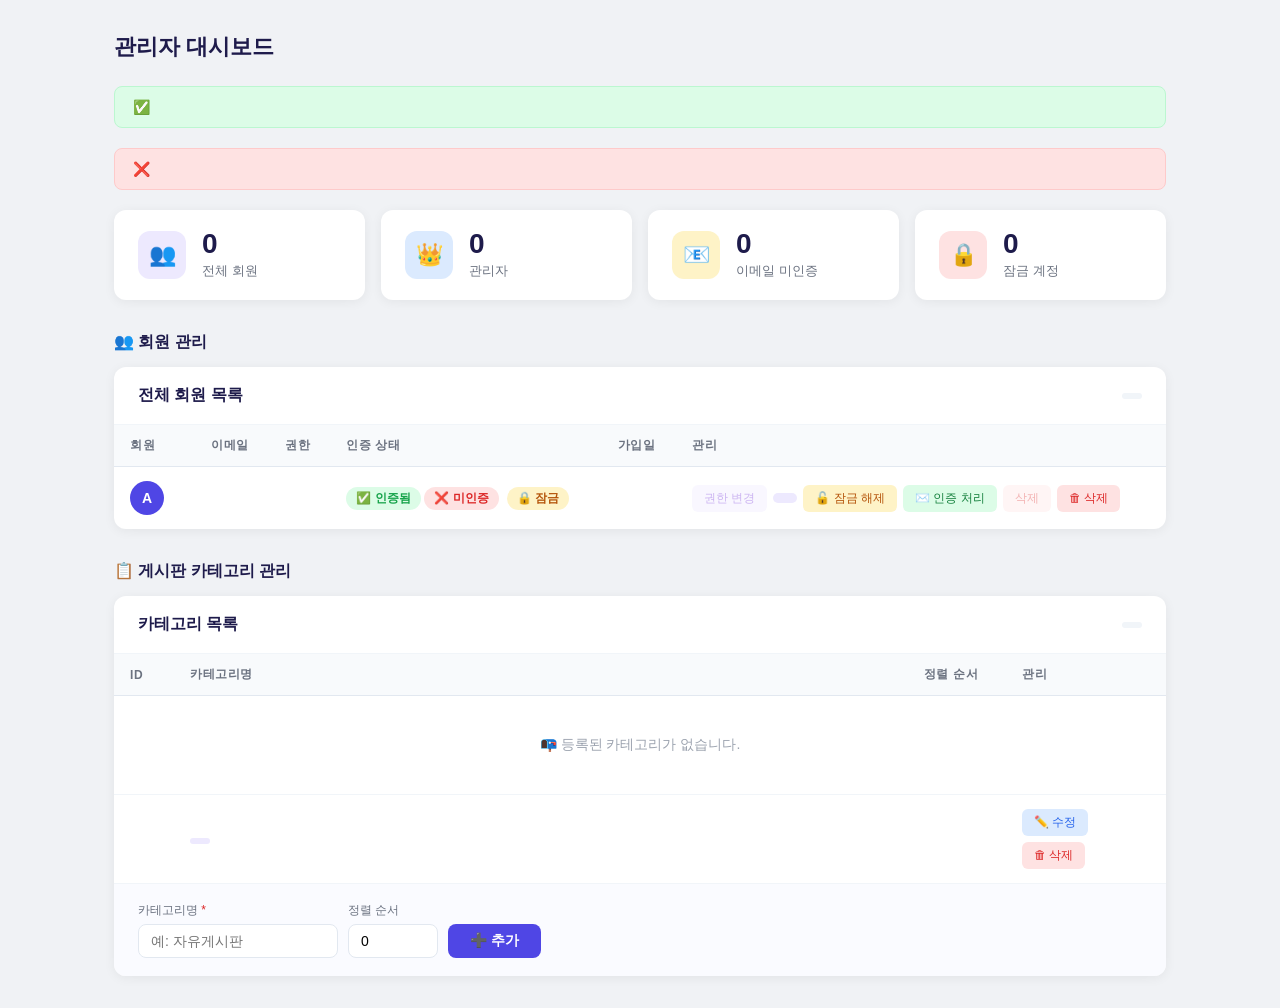
==== src/main/resources/templates/admin.html @ 569066b4 "주석 추가" ====
<!DOCTYPE html>
<html lang="ko" xmlns:th="http://www.thymeleaf.org">
<head>
    <link rel="icon" type="image/svg+xml" th:href="@{/favicon.svg}">
    <meta charset="UTF-8">
    <title>관리자 대시보드</title>
    <!--
        관리자 대시보드 페이지 (admin.html)
        - ROLE_ADMIN 권한이 있는 사용자만 접근 가능 (/admin/** hasRole ADMIN)
        - 통계 카드: 전체 회원/관리자/미인증/잠금 수 표시
        - 회원 테이블: 권한 변경, 계정 잠금 해제, 이메일 인증 강제 완료, 회원 삭제
        - 카테고리 관리: 추가/수정/삭제 (카테고리 삭제 시 게시글은 미분류 유지)
        - 자기 자신에 대한 권한 변경/삭제는 guardSelf() 에서 차단
        - Model 속성: users, totalUsers, adminCount, unverifiedCount, lockedCount, lockedIds, categories
    -->
    <th:block th:replace="~{fragments/header :: headerStyles}"></th:block>
    <style>
        *, *::before, *::after { box-sizing: border-box; margin: 0; padding: 0; }
        body { font-family: 'Segoe UI', sans-serif; background: #f0f2f5; min-height: 100vh; }

        /* ── 본문 래퍼 ── */
        .wrapper { max-width: 1100px; margin: 0 auto; padding: 32px 24px; }
        .page-title { font-size: 22px; font-weight: 700; color: #1e1b4b; margin-bottom: 24px; }

        /* ── 알림 메시지 ── */
        .alert { padding: 12px 18px; border-radius: 8px; margin-bottom: 20px;
            font-size: 14px; display: flex; align-items: center; gap: 8px; }
        .alert-success { background: #dcfce7; color: #15803d; border: 1px solid #bbf7d0; }
        .alert-error   { background: #fee2e2; color: #dc2626; border: 1px solid #fecaca; }

        /* ── 통계 카드 ── */
        .stat-grid {
            display: grid;
            grid-template-columns: repeat(4, 1fr);
            gap: 16px;
            margin-bottom: 28px;
        }
        .stat-card {
            background: white; border-radius: 12px;
            padding: 20px 24px;
            box-shadow: 0 2px 12px rgba(0,0,0,.06);
            display: flex; align-items: center; gap: 16px;
        }
        .stat-icon {
            width: 48px; height: 48px; border-radius: 12px;
            display: flex; align-items: center; justify-content: center;
            font-size: 22px; flex-shrink: 0;
        }
        .stat-icon.purple  { background: #ede9fe; }
        .stat-icon.blue    { background: #dbeafe; }
        .stat-icon.amber   { background: #fef3c7; }
        .stat-icon.red     { background: #fee2e2; }
        .stat-value { font-size: 28px; font-weight: 700; color: #1e1b4b; line-height: 1; }
        .stat-label { font-size: 13px; color: #6b7280; margin-top: 4px; }

        /* ── 섹션 타이틀 ── */
        .section-title {
            font-size: 16px; font-weight: 700; color: #1e1b4b;
            margin: 32px 0 14px;
            display: flex; align-items: center; gap: 8px;
        }

        /* ── 테이블 카드 ── */
        .table-card {
            background: white; border-radius: 12px;
            box-shadow: 0 2px 12px rgba(0,0,0,.06); overflow: hidden;
        }
        .table-header {
            padding: 18px 24px; border-bottom: 1px solid #f1f5f9;
            display: flex; justify-content: space-between; align-items: center;
        }
        .table-header h3 { font-size: 16px; font-weight: 600; color: #1e1b4b; }
        .count-badge {
            font-size: 13px; color: #6b7280;
            background: #f1f5f9; padding: 3px 10px;
            border-radius: 20px;
        }

        table { width: 100%; border-collapse: collapse; }
        thead th {
            background: #f8fafc; padding: 12px 16px;
            text-align: left; font-size: 12px;
            font-weight: 600; color: #6b7280;
            text-transform: uppercase; letter-spacing: .6px;
            border-bottom: 1px solid #e2e8f0;
        }
        tbody td {
            padding: 14px 16px;
            font-size: 14px; color: #374151;
            border-bottom: 1px solid #f1f5f9;
            vertical-align: middle;
        }
        tbody tr:last-child td { border-bottom: none; }
        tbody tr:hover { background: #fafbff; }

        /* ── 배지 ── */
        .badge {
            display: inline-flex; align-items: center; gap: 4px;
            padding: 3px 10px; border-radius: 20px;
            font-size: 12px; font-weight: 600; white-space: nowrap;
        }
        .badge-admin      { background: #fef3c7; color: #d97706; }
        .badge-user       { background: #dbeafe; color: #2563eb; }
        .badge-verified   { background: #dcfce7; color: #16a34a; }
        .badge-unverified { background: #fee2e2; color: #dc2626; }
        .badge-locked     { background: #fef3c7; color: #b45309; }
        .badge-category   { background: #ede9fe; color: #6d28d9; }

        /* ── 액션 버튼 ── */
        .action-group { display: flex; gap: 6px; flex-wrap: wrap; }
        .btn {
            padding: 5px 12px; border-radius: 6px; font-size: 12px;
            font-weight: 500; border: none; cursor: pointer;
            transition: opacity .15s; white-space: nowrap;
        }
        .btn:hover { opacity: .8; }
        .btn-role    { background: #ede9fe; color: #6d28d9; }
        .btn-unlock  { background: #fef3c7; color: #b45309; }
        .btn-verify  { background: #dcfce7; color: #15803d; }
        .btn-delete  { background: #fee2e2; color: #dc2626; }
        .btn-edit    { background: #dbeafe; color: #2563eb; }
        .btn-self    { opacity: .35; cursor: not-allowed; }

        /* ── 사용자 셀 ── */
        .user-cell { display: flex; align-items: center; gap: 10px; }
        .avatar {
            width: 34px; height: 34px; border-radius: 50%;
            background: #4f46e5; color: white;
            display: flex; align-items: center; justify-content: center;
            font-size: 14px; font-weight: 700; flex-shrink: 0;
        }
        .user-id { font-size: 11px; color: #9ca3af; }

        /* ── 카테고리 추가 폼 ── */
        .add-category-bar {
            padding: 18px 24px;
            border-top: 1px solid #f1f5f9;
            background: #fafbff;
            display: flex; align-items: flex-end; gap: 10px; flex-wrap: wrap;
        }
        .add-category-bar label {
            font-size: 12px; color: #6b7280;
            display: block; margin-bottom: 5px; font-weight: 500;
        }
        .add-category-bar input[type="text"],
        .add-category-bar input[type="number"] {
            padding: 8px 12px;
            border: 1px solid #e2e8f0; border-radius: 8px;
            font-size: 14px; font-family: inherit;
            transition: border .2s;
        }
        .add-category-bar input:focus {
            outline: none; border-color: #4f46e5;
            box-shadow: 0 0 0 3px rgba(79,70,229,.1);
        }
        .btn-add {
            padding: 8px 22px; background: #4f46e5; color: white;
            border: none; border-radius: 8px; font-size: 14px;
            font-weight: 600; cursor: pointer; transition: background .15s;
            white-space: nowrap;
        }
        .btn-add:hover { background: #4338ca; }

        /* ── 모달 ── */
        .modal-overlay {
            display: none; position: fixed; inset: 0;
            background: rgba(0,0,0,.45); z-index: 200;
            align-items: center; justify-content: center;
        }
        .modal-overlay.open { display: flex; }
        .modal-box {
            background: white; border-radius: 16px; padding: 32px;
            width: 380px; box-shadow: 0 8px 40px rgba(0,0,0,.18);
            animation: modalIn .18s ease;
        }
        @keyframes modalIn {
            from { opacity: 0; transform: scale(.95) translateY(-8px); }
            to   { opacity: 1; transform: scale(1) translateY(0); }
        }
        .modal-title { font-size: 16px; font-weight: 700; color: #1e1b4b; margin-bottom: 20px; }
        .modal-field { margin-bottom: 14px; }
        .modal-field label {
            font-size: 13px; color: #6b7280;
            display: block; margin-bottom: 6px; font-weight: 500;
        }
        .modal-field input {
            width: 100%; padding: 10px 14px;
            border: 1px solid #e2e8f0; border-radius: 8px;
            font-size: 14px; font-family: inherit;
            transition: border .2s;
        }
        .modal-field input:focus {
            outline: none; border-color: #4f46e5;
            box-shadow: 0 0 0 3px rgba(79,70,229,.1);
        }
        .modal-actions {
            display: flex; gap: 10px; justify-content: flex-end; margin-top: 22px;
        }
        .btn-modal-cancel {
            padding: 9px 20px; border: 1px solid #e2e8f0;
            border-radius: 8px; background: white; color: #374151;
            font-size: 14px; cursor: pointer; font-family: inherit;
        }
        .btn-modal-save {
            padding: 9px 22px; background: #4f46e5; color: white;
            border: none; border-radius: 8px; font-size: 14px;
            font-weight: 600; cursor: pointer; font-family: inherit;
        }
        .btn-modal-save:hover { background: #4338ca; }

        @media (max-width: 768px) {
            .stat-grid { grid-template-columns: repeat(2, 1fr); }
            .action-group { flex-direction: column; }
        }
    </style>
</head>
<body>

<div th:replace="~{fragments/header :: siteHeader('관리자 대시보드', 'admin')}"></div>

<div class="wrapper">
    <p class="page-title">관리자 대시보드</p>

    <!-- 알림 메시지 -->
    <div th:if="${successMsg}" class="alert alert-success">
        ✅ <span th:text="${successMsg}"></span>
    </div>
    <div th:if="${errorMsg}" class="alert alert-error">
        ❌ <span th:text="${errorMsg}"></span>
    </div>

    <!-- ── 통계 카드 ── -->
    <div class="stat-grid">
        <div class="stat-card">
            <div class="stat-icon purple">👥</div>
            <div>
                <div class="stat-value" th:text="${totalUsers}">0</div>
                <div class="stat-label">전체 회원</div>
            </div>
        </div>
        <div class="stat-card">
            <div class="stat-icon blue">👑</div>
            <div>
                <div class="stat-value" th:text="${adminCount}">0</div>
                <div class="stat-label">관리자</div>
            </div>
        </div>
        <div class="stat-card">
            <div class="stat-icon amber">📧</div>
            <div>
                <div class="stat-value" th:text="${unverifiedCount}">0</div>
                <div class="stat-label">이메일 미인증</div>
            </div>
        </div>
        <div class="stat-card">
            <div class="stat-icon red">🔒</div>
            <div>
                <div class="stat-value" th:text="${lockedCount}">0</div>
                <div class="stat-label">잠금 계정</div>
            </div>
        </div>
    </div>

    <!-- ════════════════════════════════════════
         회원 관리
    ════════════════════════════════════════ -->
    <div class="section-title">👥 회원 관리</div>
    <div class="table-card">
        <div class="table-header">
            <h3>전체 회원 목록</h3>
            <span class="count-badge" th:text="${totalUsers} + '명'"></span>
        </div>

        <table>
            <thead>
            <tr>
                <th>회원</th>
                <th>이메일</th>
                <th>권한</th>
                <th>인증 상태</th>
                <th>가입일</th>
                <th>관리</th>
            </tr>
            </thead>
            <tbody>
            <tr th:each="user : ${users}">

                <!-- 회원 정보 -->
                <td>
                    <div class="user-cell">
                        <div class="avatar"
                             th:text="${#strings.substring(user.username, 0, 1).toUpperCase()}">A</div>
                        <div>
                            <div th:text="${user.username}"></div>
                            <div class="user-id" th:text="'#' + ${user.id}"></div>
                        </div>
                    </div>
                </td>

                <!-- 이메일 -->
                <td th:text="${user.email}"></td>

                <!-- 권한 배지 -->
                <td>
                    <span th:class="${user.role.name() == 'ROLE_ADMIN'} ? 'badge badge-admin' : 'badge badge-user'"
                          th:text="${user.role.name() == 'ROLE_ADMIN'} ? '👑 관리자' : '👤 일반'"></span>
                </td>

                <!-- 인증 상태 -->
                <td>
                    <span th:if="${user.emailVerified}" class="badge badge-verified">✅ 인증됨</span>
                    <span th:unless="${user.emailVerified}" class="badge badge-unverified">❌ 미인증</span>
                    <span th:if="${lockedIds.contains(user.id)}"
                          class="badge badge-locked" style="margin-left:4px;">🔒 잠금</span>
                </td>

                <!-- 가입일 -->
                <td th:text="${#temporals.format(user.createdAt, 'yyyy-MM-dd HH:mm')}"></td>

                <!-- 액션 버튼 -->
                <td>
                    <div class="action-group">

                        <!-- 권한 변경 -->
                        <th:block th:if="${user.username == currentUsername}">
                            <button class="btn btn-role btn-self" disabled>권한 변경</button>
                        </th:block>
                        <th:block th:unless="${user.username == currentUsername}">
                            <form th:action="@{/admin/users/{id}/role(id=${user.id})}" method="post">
                                <input type="hidden" th:name="${_csrf.parameterName}" th:value="${_csrf.token}"/>
                                <button type="submit" class="btn btn-role"
                                        th:text="${user.role.name() == 'ROLE_ADMIN'} ? '→ 일반' : '→ 관리자'">
                                </button>
                            </form>
                        </th:block>

                        <!-- 잠금 해제 -->
                        <form th:if="${lockedIds.contains(user.id)}"
                              th:action="@{/admin/users/{id}/unlock(id=${user.id})}" method="post">
                            <input type="hidden" th:name="${_csrf.parameterName}" th:value="${_csrf.token}"/>
                            <button type="submit" class="btn btn-unlock">🔓 잠금 해제</button>
                        </form>

                        <!-- 인증 강제 -->
                        <form th:unless="${user.emailVerified}"
                              th:action="@{/admin/users/{id}/verify(id=${user.id})}" method="post">
                            <input type="hidden" th:name="${_csrf.parameterName}" th:value="${_csrf.token}"/>
                            <button type="submit" class="btn btn-verify">✉️ 인증 처리</button>
                        </form>

                        <!-- 삭제 -->
                        <th:block th:if="${user.username == currentUsername}">
                            <button class="btn btn-delete btn-self" disabled>삭제</button>
                        </th:block>
                        <th:block th:unless="${user.username == currentUsername}">
                            <form th:action="@{/admin/users/{id}/delete(id=${user.id})}" method="post"
                                  onsubmit="return confirm('정말 삭제하시겠습니까?');">
                                <input type="hidden" th:name="${_csrf.parameterName}" th:value="${_csrf.token}"/>
                                <button type="submit" class="btn btn-delete">🗑 삭제</button>
                            </form>
                        </th:block>

                    </div>
                </td>
            </tr>
            </tbody>
        </table>
    </div>

    <!-- ════════════════════════════════════════
         게시판 카테고리 관리
    ════════════════════════════════════════ -->
    <div class="section-title">📋 게시판 카테고리 관리</div>
    <div class="table-card">
        <div class="table-header">
            <h3>카테고리 목록</h3>
            <span class="count-badge" th:text="${#lists.size(categories)} + '개'"></span>
        </div>

        <table>
            <thead>
            <tr>
                <th style="width:60px;">ID</th>
                <th>카테고리명</th>
                <th style="width:110px; text-align:center;">정렬 순서</th>
                <th style="width:160px;">관리</th>
            </tr>
            </thead>
            <tbody>
            <tr th:if="${#lists.isEmpty(categories)}">
                <td colspan="4" style="text-align:center; padding:40px 0; color:#9ca3af; font-size:14px;">
                    📭 등록된 카테고리가 없습니다.
                </td>
            </tr>
            <tr th:each="cat : ${categories}">
                <td style="color:#9ca3af; font-size:13px;" th:text="${cat.id}"></td>
                <td>
                    <span class="badge badge-category" th:text="${cat.name}"></span>
                </td>
                <td style="text-align:center; color:#6b7280;" th:text="${cat.sortOrder}"></td>
                <td>
                    <div class="action-group">
                        <!-- 수정 버튼 → 모달 오픈 -->
                        <button class="btn btn-edit"
                                th:data-cat-id="${cat.id}"
                                th:data-cat-name="${cat.name}"
                                th:data-cat-sort="${cat.sortOrder}"
                                onclick="openEditModal(this)">
                            ✏️ 수정
                        </button>
                        <!-- 삭제 -->
                        <form th:action="@{/admin/categories/{id}/delete(id=${cat.id})}" method="post"
                              th:data-cat-name="${cat.name}"
                              onsubmit="return confirmDelete(this)">
                            <input type="hidden" th:name="${_csrf.parameterName}" th:value="${_csrf.token}"/>
                            <button type="submit" class="btn btn-delete">🗑 삭제</button>
                        </form>
                    </div>
                </td>
            </tr>
            </tbody>
        </table>

        <!-- 카테고리 추가 폼 -->
        <div class="add-category-bar">
            <form th:action="@{/admin/categories/add}" method="post"
                  style="display:flex; align-items:flex-end; gap:10px; flex-wrap:wrap; width:100%;">
                <input type="hidden" th:name="${_csrf.parameterName}" th:value="${_csrf.token}"/>
                <div>
                    <label>카테고리명 <span style="color:#dc2626;">*</span></label>
                    <input type="text" name="name" placeholder="예: 자유게시판"
                           required maxlength="50" style="width:200px;">
                </div>
                <div>
                    <label>정렬 순서</label>
                    <input type="number" name="sortOrder" value="0" min="0" style="width:90px;">
                </div>
                <button type="submit" class="btn-add">➕ 추가</button>
            </form>
        </div>
    </div>

</div>

<!-- ── 카테고리 수정 모달 ── -->
<div id="edit-modal" class="modal-overlay" onclick="handleModalOverlayClick(event)">
    <div class="modal-box">
        <p class="modal-title">✏️ 카테고리 수정</p>
        <form id="edit-form" method="post">
            <input type="hidden" th:name="${_csrf.parameterName}" th:value="${_csrf.token}"/>
            <div class="modal-field">
                <label>카테고리명 <span style="color:#dc2626;">*</span></label>
                <input type="text" id="edit-name" name="name" required maxlength="50">
            </div>
            <div class="modal-field">
                <label>정렬 순서</label>
                <input type="number" id="edit-sort" name="sortOrder" min="0">
            </div>
            <div class="modal-actions">
                <button type="button" class="btn-modal-cancel" onclick="closeEditModal()">취소</button>
                <button type="submit" class="btn-modal-save">저장</button>
            </div>
        </form>
    </div>
</div>

<script>
    function openEditModal(btn) {
        const id       = btn.dataset.catId;
        const name     = btn.dataset.catName;
        const sortOrder = btn.dataset.catSort;
        document.getElementById('edit-name').value  = name;
        document.getElementById('edit-sort').value  = sortOrder;
        document.getElementById('edit-form').action = '/admin/categories/' + id + '/update';
        document.getElementById('edit-modal').classList.add('open');
        document.getElementById('edit-name').focus();
    }


    function closeEditModal() {
        document.getElementById('edit-modal').classList.remove('open');
    }

    // 모달 바깥(오버레이) 클릭 시 닫기
    function handleModalOverlayClick(e) {
        if (e.target === document.getElementById('edit-modal')) {
            closeEditModal();
        }
    }

    // ESC 키로 모달 닫기
    document.addEventListener('keydown', function(e) {
        if (e.key === 'Escape') closeEditModal();
    });

    function confirmDelete(form) {
        const name = form.dataset.catName;
        return confirm('[' + name + '] 카테고리를 삭제하시겠습니까?\n해당 게시글은 미분류로 유지됩니다.');
    }
</script>

</body>
</html>
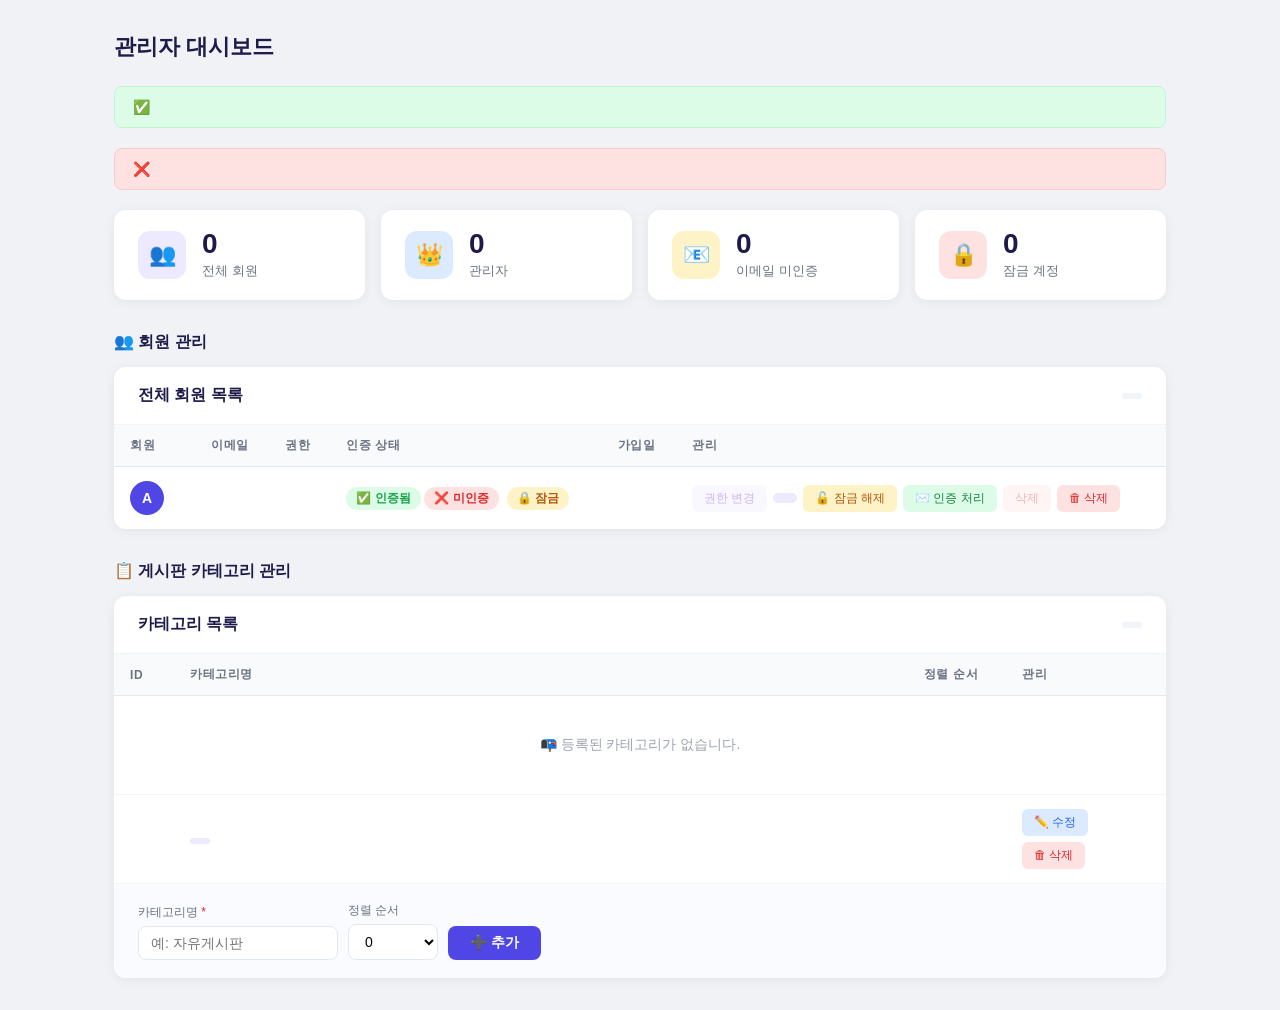
==== commit a81ed15e: "게시판 리스트 화면 썸네일 기능 추가 관리자 화면 게시판 대시보드 정렬순서 수정 헤더 버튼 순서, visible 수정" ====
--- a/src/main/resources/templates/admin.html
+++ b/src/main/resources/templates/admin.html
@@ -143,13 +143,15 @@
             display: block; margin-bottom: 5px; font-weight: 500;
         }
         .add-category-bar input[type="text"],
-        .add-category-bar input[type="number"] {
+        .add-category-bar input[type="number"],
+        .add-category-bar select {
             padding: 8px 12px;
             border: 1px solid #e2e8f0; border-radius: 8px;
             font-size: 14px; font-family: inherit;
-            transition: border .2s;
-        }
-        .add-category-bar input:focus {
+            transition: border .2s; background: white;
+        }
+        .add-category-bar input:focus,
+        .add-category-bar select:focus {
             outline: none; border-color: #4f46e5;
             box-shadow: 0 0 0 3px rgba(79,70,229,.1);
         }
@@ -433,7 +435,8 @@
                 </div>
                 <div>
                     <label>정렬 순서</label>
-                    <input type="number" name="sortOrder" value="0" min="0" style="width:90px;">
+                    <!-- 사용 중인 번호는 JS에서 제외하여 옵션 생성 -->
+                    <select id="add-sort-select" name="sortOrder" style="width:90px;"></select>
                 </div>
                 <button type="submit" class="btn-add">➕ 추가</button>
             </form>
@@ -454,7 +457,8 @@
             </div>
             <div class="modal-field">
                 <label>정렬 순서</label>
-                <input type="number" id="edit-sort" name="sortOrder" min="0">
+                <!-- 수정 모달: 자신의 현재 번호는 허용, 타 카테고리 번호는 제외 -->
+                <select id="edit-sort" name="sortOrder" style="width:100%; padding:10px 14px; border:1px solid #e2e8f0; border-radius:8px; font-size:14px; font-family:inherit;"></select>
             </div>
             <div class="modal-actions">
                 <button type="button" class="btn-modal-cancel" onclick="closeEditModal()">취소</button>
@@ -464,31 +468,83 @@
     </div>
 </div>
 
-<script>
+<script th:inline="javascript">
+    /* 현재 사용 중인 정렬 순서 목록 (Thymeleaf에서 주입) */
+    const usedSortOrders = /*[[${categories.![sortOrder]}]]*/ [];
+
+    /**
+     * 선택 가능한 정렬 순서 목록 반환
+     * @param {number|null} excludeOwn - 수정 시 자신의 현재 값은 사용 가능으로 허용 (추가 시 null)
+     * @returns {number[]} 사용 가능한 정렬 순서 배열
+     */
+    function getAvailableSortOrders(excludeOwn) {
+        // 후보 범위: 항상 미사용 번호가 5개 이상 나오도록 상한 계산
+        const maxUsed = usedSortOrders.length > 0 ? Math.max(...usedSortOrders) : 0;
+        const maxCandidate = Math.max(maxUsed + 1, usedSortOrders.length + 4);
+        const available = [];
+        for (let i = 0; i <= maxCandidate; i++) {
+            // 자신의 현재 값이면 허용, 타 카테고리가 이미 사용 중이면 제외
+            if (i === excludeOwn || !usedSortOrders.includes(i)) {
+                available.push(i);
+            }
+        }
+        return available;
+    }
+
+    /**
+     * <select> 요소에 옵션 목록을 채우고 지정 값 선택
+     * @param {HTMLSelectElement} selectEl
+     * @param {number[]} options - 표시할 값 배열
+     * @param {number} selectedVal - 선택 상태로 표시할 값
+     */
+    function fillSelect(selectEl, options, selectedVal) {
+        selectEl.innerHTML = '';
+        options.forEach(val => {
+            const opt = document.createElement('option');
+            opt.value = val;
+            opt.textContent = val;
+            if (val === selectedVal) opt.selected = true;
+            selectEl.appendChild(opt);
+        });
+    }
+
+    /* 페이지 로드 시 추가 폼의 정렬 순서 select 초기화 */
+    document.addEventListener('DOMContentLoaded', function () {
+        const addSelect = document.getElementById('add-sort-select');
+        const available = getAvailableSortOrders(null);
+        // 기본 선택: 사용 가능한 값 중 가장 작은 값
+        fillSelect(addSelect, available, available[0]);
+    });
+
     function openEditModal(btn) {
-        const id       = btn.dataset.catId;
-        const name     = btn.dataset.catName;
-        const sortOrder = btn.dataset.catSort;
+        const id        = btn.dataset.catId;
+        const name      = btn.dataset.catName;
+        const sortOrder = parseInt(btn.dataset.catSort, 10);
+
         document.getElementById('edit-name').value  = name;
-        document.getElementById('edit-sort').value  = sortOrder;
         document.getElementById('edit-form').action = '/admin/categories/' + id + '/update';
+
+        /* 수정 모달의 정렬 순서: 자신의 현재 값은 선택 가능하도록 포함 */
+        const editSelect  = document.getElementById('edit-sort');
+        const available   = getAvailableSortOrders(sortOrder);
+        fillSelect(editSelect, available, sortOrder);
+
         document.getElementById('edit-modal').classList.add('open');
         document.getElementById('edit-name').focus();
     }
 
-
     function closeEditModal() {
         document.getElementById('edit-modal').classList.remove('open');
     }
 
-    // 모달 바깥(오버레이) 클릭 시 닫기
+    /* 모달 바깥(오버레이) 클릭 시 닫기 */
     function handleModalOverlayClick(e) {
         if (e.target === document.getElementById('edit-modal')) {
             closeEditModal();
         }
     }
 
-    // ESC 키로 모달 닫기
+    /* ESC 키로 모달 닫기 */
     document.addEventListener('keydown', function(e) {
         if (e.key === 'Escape') closeEditModal();
     });
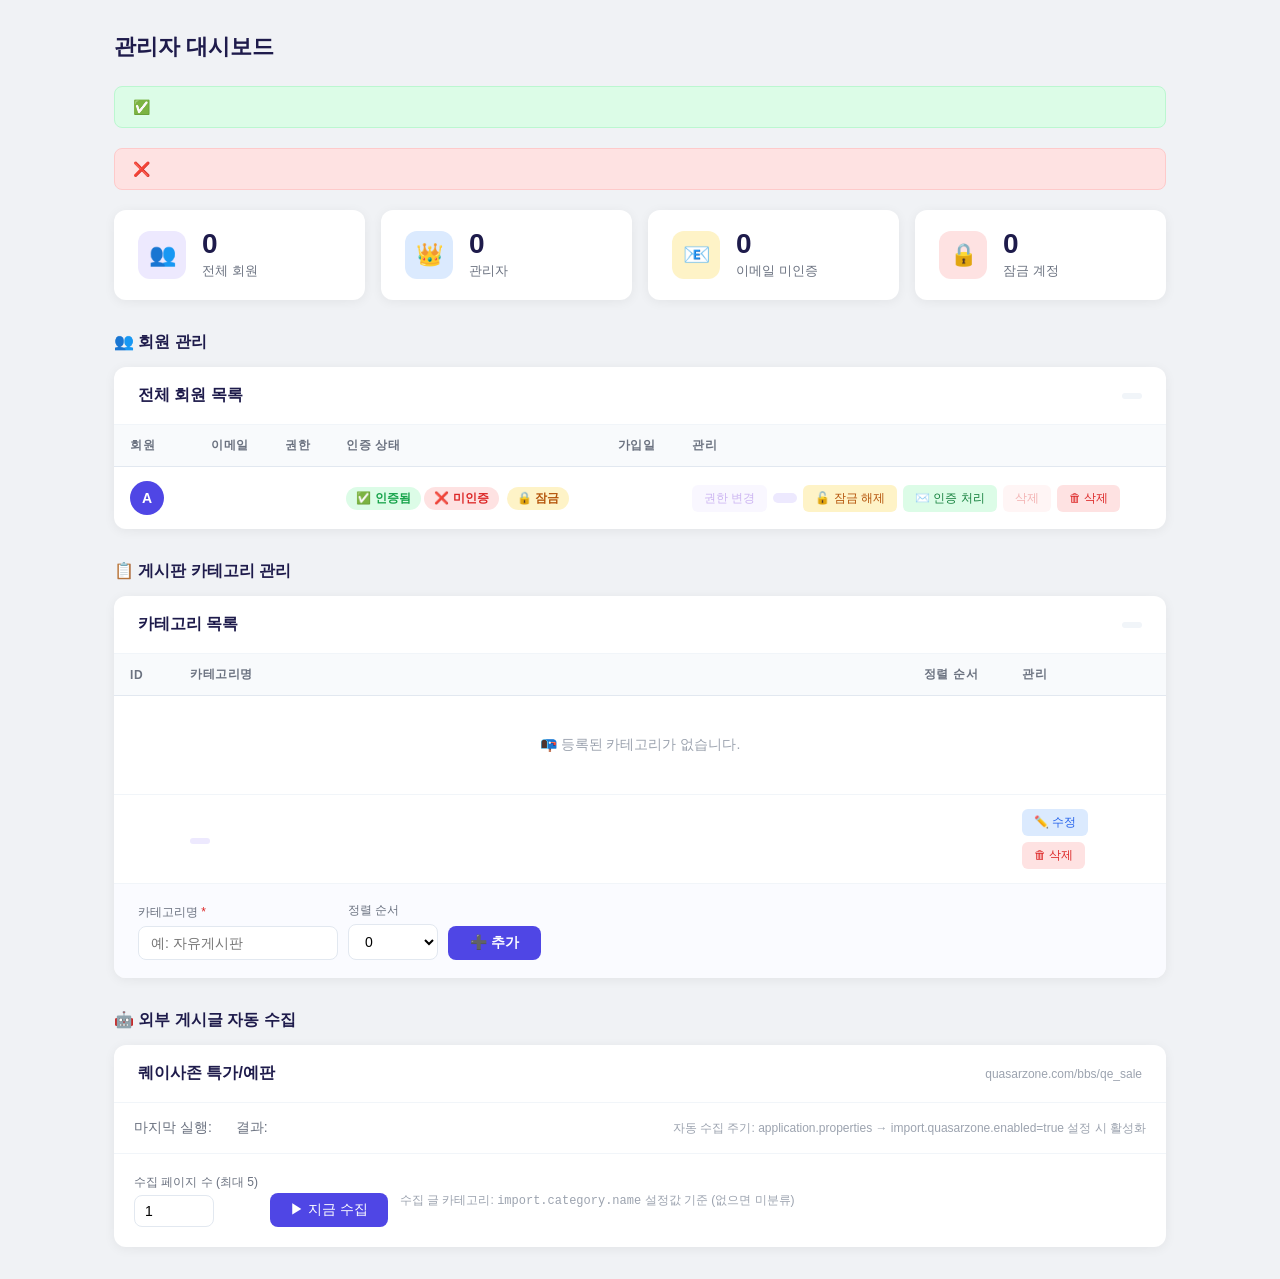
==== commit b7da1cc9: "퀘이사존 특가/예판 게시물 1시간 마다 가져오기" ====
--- a/src/main/resources/templates/admin.html
+++ b/src/main/resources/templates/admin.html
@@ -443,6 +443,58 @@
         </div>
     </div>
 
+    <!-- ════════════════════════════════════════
+         외부 게시글 자동 수집
+    ════════════════════════════════════════ -->
+    <div class="section-title">🤖 외부 게시글 자동 수집</div>
+    <div class="table-card">
+        <div class="table-header">
+            <h3>퀘이사존 특가/예판</h3>
+            <span style="font-size:12px; color:#9ca3af;">quasarzone.com/bbs/qe_sale</span>
+        </div>
+
+        <!-- 마지막 수집 상태 -->
+        <div style="padding: 16px 20px; border-bottom: 1px solid #f1f5f9;
+                    display:flex; gap:24px; flex-wrap:wrap; font-size:14px;">
+            <div>
+                <span style="color:#6b7280;">마지막 실행:</span>
+                <strong th:text="${importLastRunAt}"></strong>
+            </div>
+            <div>
+                <span style="color:#6b7280;">결과:</span>
+                <strong th:text="${importLastResult}"></strong>
+            </div>
+            <div style="margin-left:auto; font-size:12px; color:#9ca3af; align-self:center;">
+                자동 수집 주기: application.properties → import.quasarzone.enabled=true 설정 시 활성화
+            </div>
+        </div>
+
+        <!-- 수동 수집 트리거 폼 -->
+        <div style="padding: 20px;">
+            <form th:action="@{/admin/import/quasarzone}" method="post"
+                  style="display:flex; align-items:flex-end; gap:12px; flex-wrap:wrap;"
+                  onsubmit="return confirm('퀘이사존 수집을 시작합니다. 페이지당 약 수 초~수십 초 소요됩니다.')">
+                <input type="hidden" th:name="${_csrf.parameterName}" th:value="${_csrf.token}"/>
+                <div>
+                    <label style="display:block; font-size:12px; color:#6b7280; margin-bottom:4px;">
+                        수집 페이지 수 (최대 5)
+                    </label>
+                    <input type="number" name="pages" value="1" min="1" max="5"
+                           style="width:80px; padding:7px 10px; border:1px solid #e2e8f0;
+                                  border-radius:8px; font-size:14px;">
+                </div>
+                <button type="submit"
+                        style="padding:8px 20px; background:#4f46e5; color:white;
+                               border:none; border-radius:8px; font-size:14px; cursor:pointer;">
+                    ▶ 지금 수집
+                </button>
+                <p style="font-size:12px; color:#9ca3af; align-self:center; margin:0;">
+                    수집 글 카테고리: <code>import.category.name</code> 설정값 기준 (없으면 미분류)
+                </p>
+            </form>
+        </div>
+    </div>
+
 </div>
 
 <!-- ── 카테고리 수정 모달 ── -->
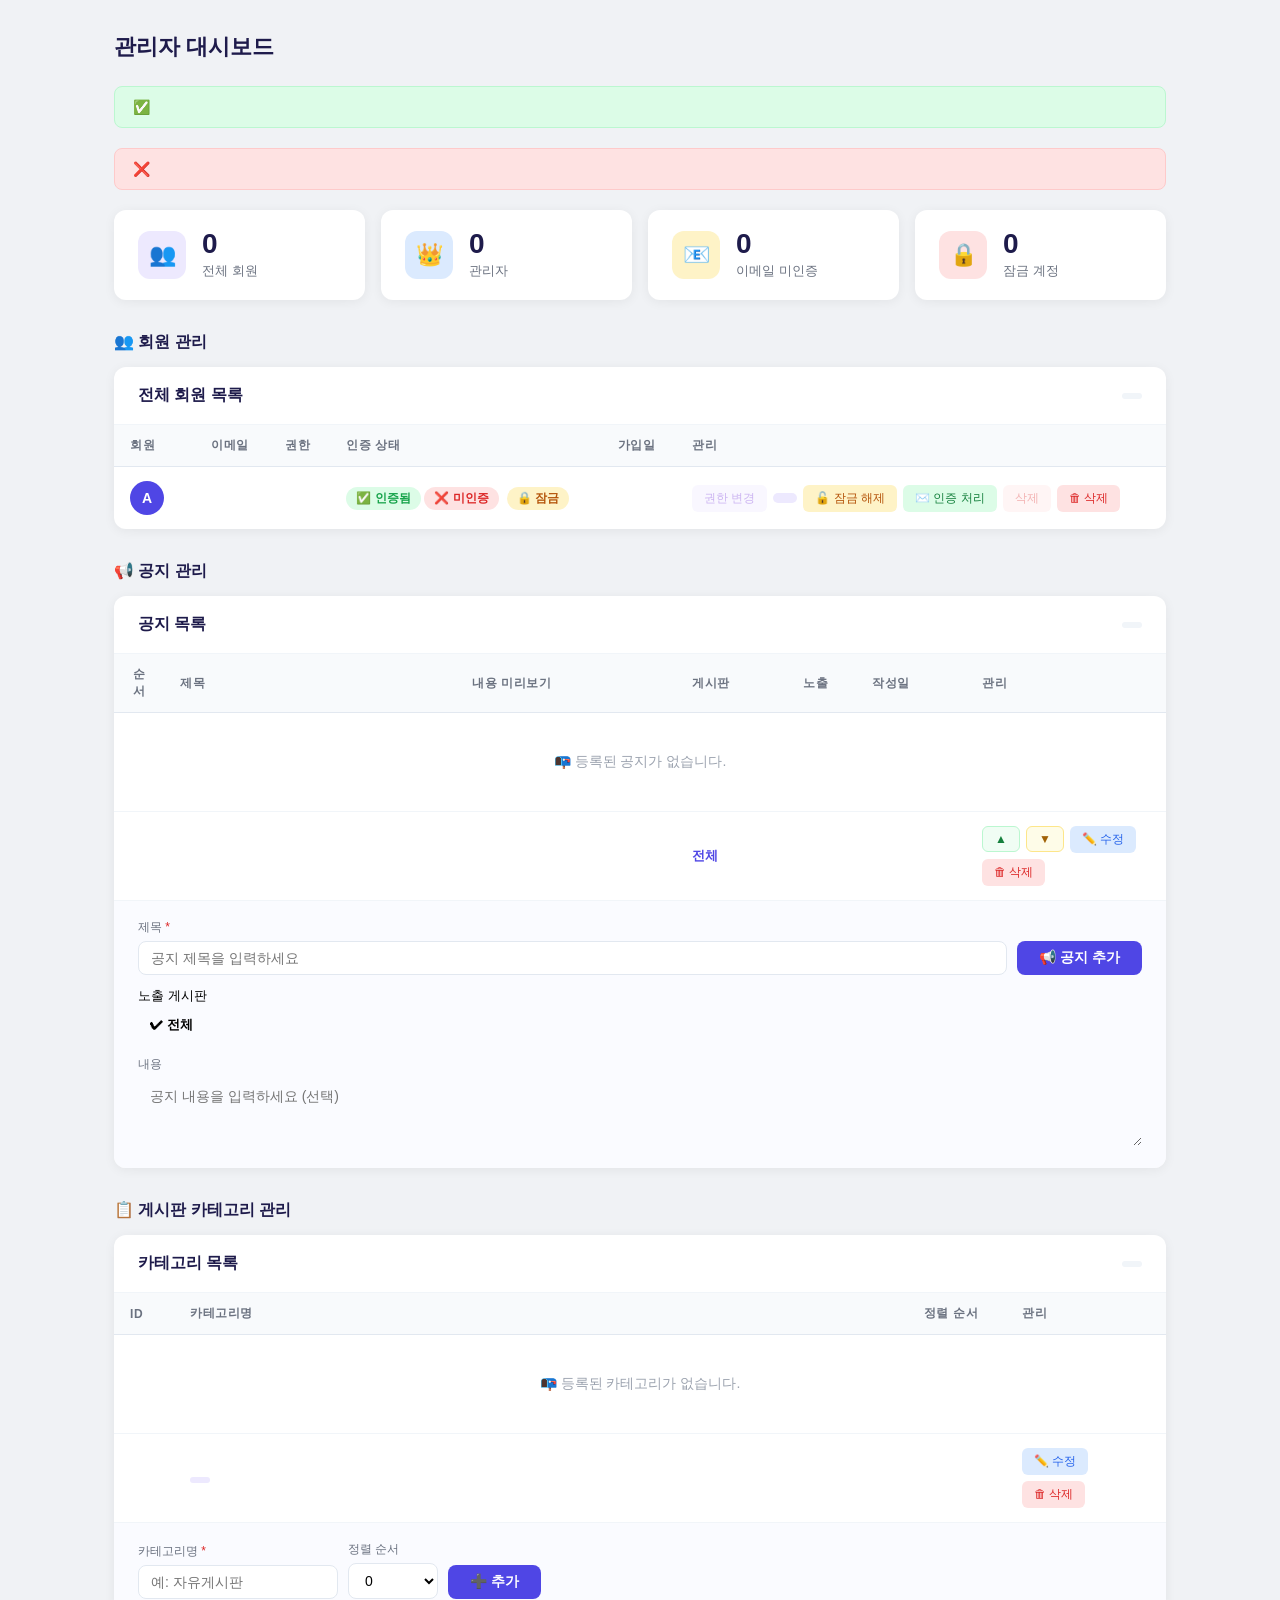
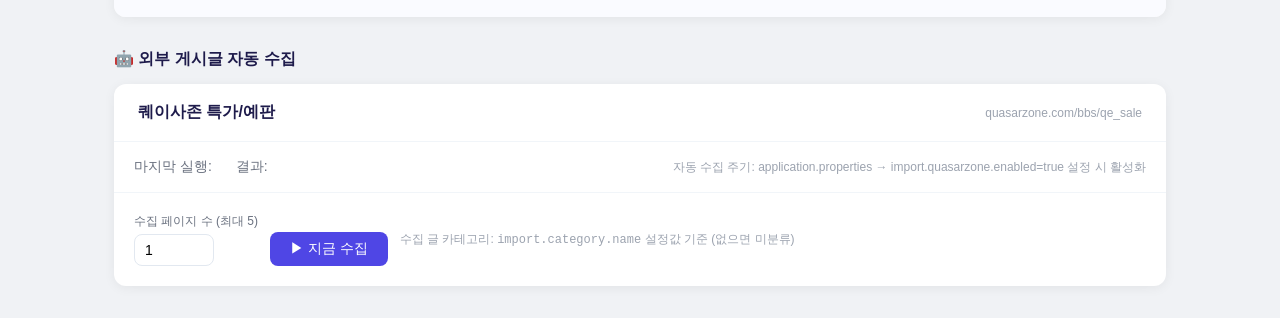
==== commit b828f60c: "공지 기능 추가" ====
--- a/src/main/resources/templates/admin.html
+++ b/src/main/resources/templates/admin.html
@@ -163,6 +163,19 @@
         }
         .btn-add:hover { background: #4338ca; }
 
+        /* ── 공지 관련 ── */
+        .notice-active   { background: #dcfce7; color: #15803d; }
+        .notice-inactive { background: #f1f5f9; color: #6b7280; }
+        .btn-up   { background: #f0fdf4; color: #15803d; border: 1px solid #bbf7d0; }
+        .btn-down { background: #fefce8; color: #a16207; border: 1px solid #fde68a; }
+        .btn-up:hover   { background: #dcfce7; }
+        .btn-down:hover { background: #fef9c3; }
+        .notice-content-preview {
+            max-width: 300px; overflow: hidden;
+            text-overflow: ellipsis; white-space: nowrap;
+            color: #6b7280; font-size: 12px;
+        }
+
         /* ── 모달 ── */
         .modal-overlay {
             display: none; position: fixed; inset: 0;
@@ -171,7 +184,7 @@
         }
         .modal-overlay.open { display: flex; }
         .modal-box {
-            background: white; border-radius: 16px; padding: 32px;
+            background: var(--surface); border-radius: 16px; padding: 32px;
             width: 380px; box-shadow: 0 8px 40px rgba(0,0,0,.18);
             animation: modalIn .18s ease;
         }
@@ -179,36 +192,90 @@
             from { opacity: 0; transform: scale(.95) translateY(-8px); }
             to   { opacity: 1; transform: scale(1) translateY(0); }
         }
-        .modal-title { font-size: 16px; font-weight: 700; color: #1e1b4b; margin-bottom: 20px; }
+        .modal-title { font-size: 16px; font-weight: 700; color: var(--text); margin-bottom: 20px; }
         .modal-field { margin-bottom: 14px; }
         .modal-field label {
-            font-size: 13px; color: #6b7280;
+            font-size: 13px; color: var(--text-label);
             display: block; margin-bottom: 6px; font-weight: 500;
         }
         .modal-field input {
             width: 100%; padding: 10px 14px;
-            border: 1px solid #e2e8f0; border-radius: 8px;
+            border: 1px solid var(--border); border-radius: 8px;
             font-size: 14px; font-family: inherit;
+            background: var(--input-bg); color: var(--text-body);
             transition: border .2s;
         }
         .modal-field input:focus {
-            outline: none; border-color: #4f46e5;
+            outline: none; border-color: var(--accent);
             box-shadow: 0 0 0 3px rgba(79,70,229,.1);
+        }
+        /* 체크박스는 modal-field input 기본 스타일 무효화 */
+        .modal-field input[type="checkbox"] {
+            width: auto; padding: 0; border: none;
+            border-radius: 0; box-shadow: none; background: transparent;
+        }
+        .modal-field textarea {
+            background: var(--input-bg); color: var(--text-body);
+            border-color: var(--border);
         }
         .modal-actions {
             display: flex; gap: 10px; justify-content: flex-end; margin-top: 22px;
         }
         .btn-modal-cancel {
-            padding: 9px 20px; border: 1px solid #e2e8f0;
-            border-radius: 8px; background: white; color: #374151;
+            padding: 9px 20px; border: 1px solid var(--border);
+            border-radius: 8px; background: var(--surface); color: var(--text-body);
             font-size: 14px; cursor: pointer; font-family: inherit;
         }
         .btn-modal-save {
-            padding: 9px 22px; background: #4f46e5; color: white;
+            padding: 9px 22px; background: var(--accent); color: white;
             border: none; border-radius: 8px; font-size: 14px;
             font-weight: 600; cursor: pointer; font-family: inherit;
         }
-        .btn-modal-save:hover { background: #4338ca; }
+        .btn-modal-save:hover { background: var(--accent-hover); }
+
+        /* ── 공지 게시판 태그 선택 영역 ── */
+        .notice-cat-wrap {
+            display: flex; flex-direction: column; gap: 6px;
+        }
+        .notice-cat-wrap > span {
+            font-size: 13px; color: var(--text-label); font-weight: 500;
+        }
+        .notice-cat-tags {
+            display: flex; flex-wrap: wrap; gap: 6px;
+        }
+        /* 실제 체크박스는 숨기고 label을 태그처럼 표시 */
+        .notice-cat-tags input[type="checkbox"] {
+            display: none;
+        }
+        .notice-cat-tags .cat-tag {
+            display: inline-flex; align-items: center; gap: 4px;
+            padding: 5px 12px; border-radius: 20px; font-size: 13px;
+            cursor: pointer; user-select: none; font-weight: 500;
+            border: 1.5px solid var(--border);
+            background: var(--surface-2); color: var(--text-body);
+            transition: background .15s, color .15s, border-color .15s;
+            white-space: nowrap;
+        }
+        .notice-cat-tags .cat-tag:hover {
+            border-color: var(--accent); color: var(--accent);
+        }
+        /* 체크 상태 → 태그 활성 스타일 */
+        .notice-cat-tags input[type="checkbox"]:checked + .cat-tag {
+            background: var(--accent); color: #fff;
+            border-color: var(--accent);
+        }
+        /* ALL 태그 전용 */
+        .notice-cat-tags .cat-tag-all {
+            font-weight: 700;
+        }
+        .notice-cat-tags input[type="checkbox"]:checked + .cat-tag-all {
+            background: var(--accent); color: #fff; border-color: var(--accent);
+        }
+        /* 수정 모달 내 체크박스 기본 스타일 초기화 (modal-field input 충돌 방지) */
+        .notice-cat-tags input[type="checkbox"] {
+            width: 0; height: 0; padding: 0; margin: 0;
+            border: none; border-radius: 0; box-shadow: none; background: transparent;
+        }
 
         @media (max-width: 768px) {
             .stat-grid { grid-template-columns: repeat(2, 1fr); }
@@ -367,6 +434,136 @@
             </tr>
             </tbody>
         </table>
+    </div>
+
+    <!-- ════════════════════════════════════════
+         공지 관리
+    ════════════════════════════════════════ -->
+    <div class="section-title" id="notices">📢 공지 관리</div>
+    <div class="table-card">
+        <div class="table-header">
+            <h3>공지 목록</h3>
+            <span class="count-badge" th:text="${#lists.size(notices)} + '개'"></span>
+        </div>
+
+        <table>
+            <thead>
+            <tr>
+                <th style="width:50px; text-align:center;">순서</th>
+                <th>제목</th>
+                <th style="width:220px;">내용 미리보기</th>
+                <th style="width:100px;">게시판</th>
+                <th style="width:80px; text-align:center;">노출</th>
+                <th style="width:110px;">작성일</th>
+                <th style="width:200px;">관리</th>
+            </tr>
+            </thead>
+            <tbody>
+            <tr th:if="${#lists.isEmpty(notices)}">
+                <td colspan="7" style="text-align:center; padding:40px 0; color:#9ca3af; font-size:14px;">
+                    📭 등록된 공지가 없습니다.
+                </td>
+            </tr>
+            <tr th:each="notice : ${notices}">
+                <!-- 순서 -->
+                <td style="text-align:center; color:#9ca3af; font-size:13px;" th:text="${notice.sortOrder}"></td>
+                <!-- 제목 -->
+                <td style="font-weight:600;" th:text="${notice.title}"></td>
+                <!-- 내용 미리보기 -->
+                <td>
+                    <div class="notice-content-preview"
+                         th:text="${notice.content != null ? notice.content : '(내용 없음)'}"></div>
+                </td>
+                <!-- 게시판(카테고리) -->
+                <td style="font-size:13px; color:#6b7280;">
+                    <span th:if="${#sets.isEmpty(notice.categories)}" style="color:#4f46e5; font-weight:600;">전체</span>
+                    <span th:each="cat,iter : ${notice.categories}"
+                          th:text="${cat.name + (!iter.last ? ', ' : '')}"></span>
+                </td>
+                <!-- 노출 여부 -->
+                <td style="text-align:center;">
+                    <span th:class="${notice.active} ? 'badge notice-active' : 'badge notice-inactive'"
+                          th:text="${notice.active} ? '노출' : '숨김'"></span>
+                </td>
+                <!-- 작성일 -->
+                <td style="font-size:13px;" th:text="${#temporals.format(notice.createdAt, 'yyyy-MM-dd')}"></td>
+                <!-- 관리 버튼 -->
+                <td>
+                    <div class="action-group">
+                        <!-- 위로 -->
+                        <form th:action="@{/admin/notices/{id}/move-up(id=${notice.id})}" method="post">
+                            <input type="hidden" th:name="${_csrf.parameterName}" th:value="${_csrf.token}"/>
+                            <button type="submit" class="btn btn-up" title="위로">▲</button>
+                        </form>
+                        <!-- 아래로 -->
+                        <form th:action="@{/admin/notices/{id}/move-down(id=${notice.id})}" method="post">
+                            <input type="hidden" th:name="${_csrf.parameterName}" th:value="${_csrf.token}"/>
+                            <button type="submit" class="btn btn-down" title="아래로">▼</button>
+                        </form>
+                        <!-- 수정 -->
+                        <button class="btn btn-edit"
+                                th:data-notice-id="${notice.id}"
+                                th:data-notice-title="${notice.title}"
+                                th:data-notice-content="${notice.content}"
+                                th:data-notice-active="${notice.active}"
+                                th:data-notice-category-ids="${notice.categories.![id].toString()}"
+                                onclick="openNoticeEditModal(this)">✏️ 수정</button>
+                        <!-- 삭제 -->
+                        <form th:action="@{/admin/notices/{id}/delete(id=${notice.id})}" method="post"
+                              onsubmit="return confirm('공지를 삭제하시겠습니까?')">
+                            <input type="hidden" th:name="${_csrf.parameterName}" th:value="${_csrf.token}"/>
+                            <button type="submit" class="btn btn-delete">🗑 삭제</button>
+                        </form>
+                    </div>
+                </td>
+            </tr>
+            </tbody>
+        </table>
+
+        <!-- 공지 추가 폼 -->
+        <div class="add-category-bar" style="flex-direction:column; align-items:stretch; gap:10px;">
+            <form th:action="@{/admin/notices/add}" method="post"
+                  style="display:flex; flex-direction:column; gap:12px; width:100%;"
+                  onsubmit="clearChecksIfAll('add-all-check', 'add-cat-')">
+                <input type="hidden" th:name="${_csrf.parameterName}" th:value="${_csrf.token}"/>
+                <!-- 제목 + 추가 버튼 -->
+                <div style="display:flex; gap:10px; align-items:flex-end; flex-wrap:wrap;">
+                    <div style="flex:1; min-width:200px;">
+                        <label>제목 <span style="color:#dc2626;">*</span></label>
+                        <input type="text" name="title" placeholder="공지 제목을 입력하세요"
+                               required maxlength="200" style="width:100%;">
+                    </div>
+                    <button type="submit" class="btn-add" style="align-self:flex-end;">📢 공지 추가</button>
+                </div>
+                <!-- 노출 게시판 태그 선택 -->
+                <div class="notice-cat-wrap">
+                    <span>노출 게시판</span>
+                    <div class="notice-cat-tags">
+                        <!-- ALL 태그 -->
+                        <input type="checkbox" id="add-all-check"
+                               onchange="toggleAllCategoryChecks('add-cat-', this)">
+                        <label for="add-all-check" class="cat-tag cat-tag-all">✔ 전체</label>
+                        <!-- 카테고리별 태그 -->
+                        <th:block th:each="cat : ${categories}">
+                            <input type="checkbox" name="categoryIds" th:value="${cat.id}"
+                                   th:id="'add-cat-' + ${cat.id}"
+                                   onchange="syncAllCheck('add-cat-', 'add-all-check', /*[[${#lists.size(categories)}]]*/ 0)">
+                            <label th:for="'add-cat-' + ${cat.id}" class="cat-tag"
+                                   th:text="${cat.name}"></label>
+                        </th:block>
+                    </div>
+                </div>
+                <!-- 내용 -->
+                <div>
+                    <label>내용</label>
+                    <textarea name="content" rows="3" placeholder="공지 내용을 입력하세요 (선택)"
+                              style="width:100%; padding:10px 12px; border:1px solid var(--border);
+                                     border-radius:8px; font-size:14px; font-family:inherit;
+                                     background:var(--input-bg); color:var(--text-body);
+                                     resize:vertical;"></textarea>
+                </div>
+            </form>
+        </div>
     </div>
 
     <!-- ════════════════════════════════════════
@@ -497,6 +694,54 @@
 
 </div>
 
+<!-- ── 공지 수정 모달 ── -->
+<div id="notice-edit-modal" class="modal-overlay" onclick="handleNoticeModalOverlayClick(event)">
+    <div class="modal-box" style="width:480px;">
+        <p class="modal-title">📢 공지 수정</p>
+        <form id="notice-edit-form" method="post"
+              onsubmit="clearChecksIfAll('edit-all-check', 'edit-cat-')">
+            <input type="hidden" th:name="${_csrf.parameterName}" th:value="${_csrf.token}"/>
+            <div class="modal-field">
+                <label>제목 <span style="color:#dc2626;">*</span></label>
+                <input type="text" id="notice-edit-title" name="title" required maxlength="200">
+            </div>
+            <div class="modal-field">
+                <label>내용</label>
+                <textarea id="notice-edit-content" name="content" rows="5"
+                          style="width:100%; padding:10px 14px; border:1px solid #e2e8f0;
+                                 border-radius:8px; font-size:14px; font-family:inherit;
+                                 resize:vertical; transition:border .2s;"></textarea>
+            </div>
+            <div class="modal-field">
+                <label>노출 게시판</label>
+                <div class="notice-cat-tags">
+                    <!-- ALL 태그 -->
+                    <input type="checkbox" id="edit-all-check"
+                           onchange="toggleAllCategoryChecks('edit-cat-', this)">
+                    <label for="edit-all-check" class="cat-tag cat-tag-all">✔ 전체</label>
+                    <!-- 카테고리별 태그 -->
+                    <th:block th:each="cat : ${categories}">
+                        <input type="checkbox" name="categoryIds" th:value="${cat.id}"
+                               th:id="'edit-cat-' + ${cat.id}"
+                               onchange="syncAllCheck('edit-cat-', 'edit-all-check', /*[[${#lists.size(categories)}]]*/ 0)">
+                        <label th:for="'edit-cat-' + ${cat.id}" class="cat-tag"
+                               th:text="${cat.name}"></label>
+                    </th:block>
+                </div>
+            </div>
+            <div class="modal-field" style="display:flex; align-items:center; gap:8px;">
+                <input type="checkbox" id="notice-edit-active" name="active" value="true"
+                       style="width:auto; accent-color:#4f46e5;">
+                <label for="notice-edit-active" style="margin:0; cursor:pointer;">게시판에 노출</label>
+            </div>
+            <div class="modal-actions">
+                <button type="button" class="btn-modal-cancel" onclick="closeNoticeEditModal()">취소</button>
+                <button type="submit" class="btn-modal-save">저장</button>
+            </div>
+        </form>
+    </div>
+</div>
+
 <!-- ── 카테고리 수정 모달 ── -->
 <div id="edit-modal" class="modal-overlay" onclick="handleModalOverlayClick(event)">
     <div class="modal-box">
@@ -598,8 +843,82 @@
 
     /* ESC 키로 모달 닫기 */
     document.addEventListener('keydown', function(e) {
-        if (e.key === 'Escape') closeEditModal();
+        if (e.key === 'Escape') {
+            closeEditModal();
+            closeNoticeEditModal();
+        }
     });
+
+    /* ── 공지 수정 모달 ── */
+    function openNoticeEditModal(btn) {
+        const id          = btn.dataset.noticeId;
+        const title       = btn.dataset.noticeTitle;
+        const content     = btn.dataset.noticeContent || '';
+        const active      = btn.dataset.noticeActive === 'true';
+        // data-notice-category-ids 는 "[1, 2]" 형태 문자열 — 숫자만 추출
+        const rawIds      = btn.dataset.noticeCategoryIds || '';
+        const selectedIds = rawIds.match(/\d+/g) ? rawIds.match(/\d+/g).map(Number) : [];
+
+        document.getElementById('notice-edit-title').value    = title;
+        document.getElementById('notice-edit-content').value  = content;
+        document.getElementById('notice-edit-active').checked = active;
+        document.getElementById('notice-edit-form').action    = '/admin/notices/' + id + '/update';
+
+        // 모든 카테고리 체크박스 초기화 후 기존 선택값 복원
+        document.querySelectorAll('[id^="edit-cat-"]').forEach(cb => {
+            cb.checked = selectedIds.includes(Number(cb.value));
+        });
+        // ALL 체크박스 상태 동기화 (선택된 카테고리가 없으면 ALL 체크)
+        const total = document.querySelectorAll('[id^="edit-cat-"]').length;
+        const editAllCheck = document.getElementById('edit-all-check');
+        editAllCheck.checked = selectedIds.length === 0 || selectedIds.length === total;
+
+        document.getElementById('notice-edit-modal').classList.add('open');
+        document.getElementById('notice-edit-title').focus();
+    }
+
+    function closeNoticeEditModal() {
+        document.getElementById('notice-edit-modal').classList.remove('open');
+    }
+
+    /**
+     * ALL 체크박스 클릭 시 해당 prefix 의 카테고리 체크박스 전체 체크/해제
+     * @param {string} prefix - 카테고리 체크박스 id prefix (예: 'edit-cat-')
+     * @param {HTMLInputElement} allChk - ALL 체크박스 엘리먼트
+     */
+    function toggleAllCategoryChecks(prefix, allChk) {
+        document.querySelectorAll('[id^="' + prefix + '"]').forEach(cb => {
+            cb.checked = allChk.checked;
+        });
+    }
+
+    /**
+     * 개별 카테고리 체크박스 변경 시 ALL 체크박스 상태 동기화
+     * 모두 선택이면 ALL 체크, 하나라도 해제이면 ALL 해제
+     * @param {string} prefix  - 카테고리 체크박스 id prefix
+     * @param {string} allId   - ALL 체크박스 id
+     * @param {number} total   - 전체 카테고리 수
+     */
+    function syncAllCheck(prefix, allId, total) {
+        const checked = document.querySelectorAll('[id^="' + prefix + '"]:checked').length;
+        document.getElementById(allId).checked = (checked === total);
+    }
+
+    /**
+     * ALL 체크 상태이면 categoryIds 체크박스를 모두 해제하고 폼 전송
+     * → 서버에 categoryIds 파라미터가 없으면 전체 게시판으로 처리됨
+     */
+    function clearChecksIfAll(allId, prefix) {
+        if (document.getElementById(allId).checked) {
+            document.querySelectorAll('[id^="' + prefix + '"]').forEach(cb => cb.checked = false);
+        }
+    }
+
+    function handleNoticeModalOverlayClick(e) {
+        if (e.target === document.getElementById('notice-edit-modal')) {
+            closeNoticeEditModal();
+        }
+    }
 
     function confirmDelete(form) {
         const name = form.dataset.catName;
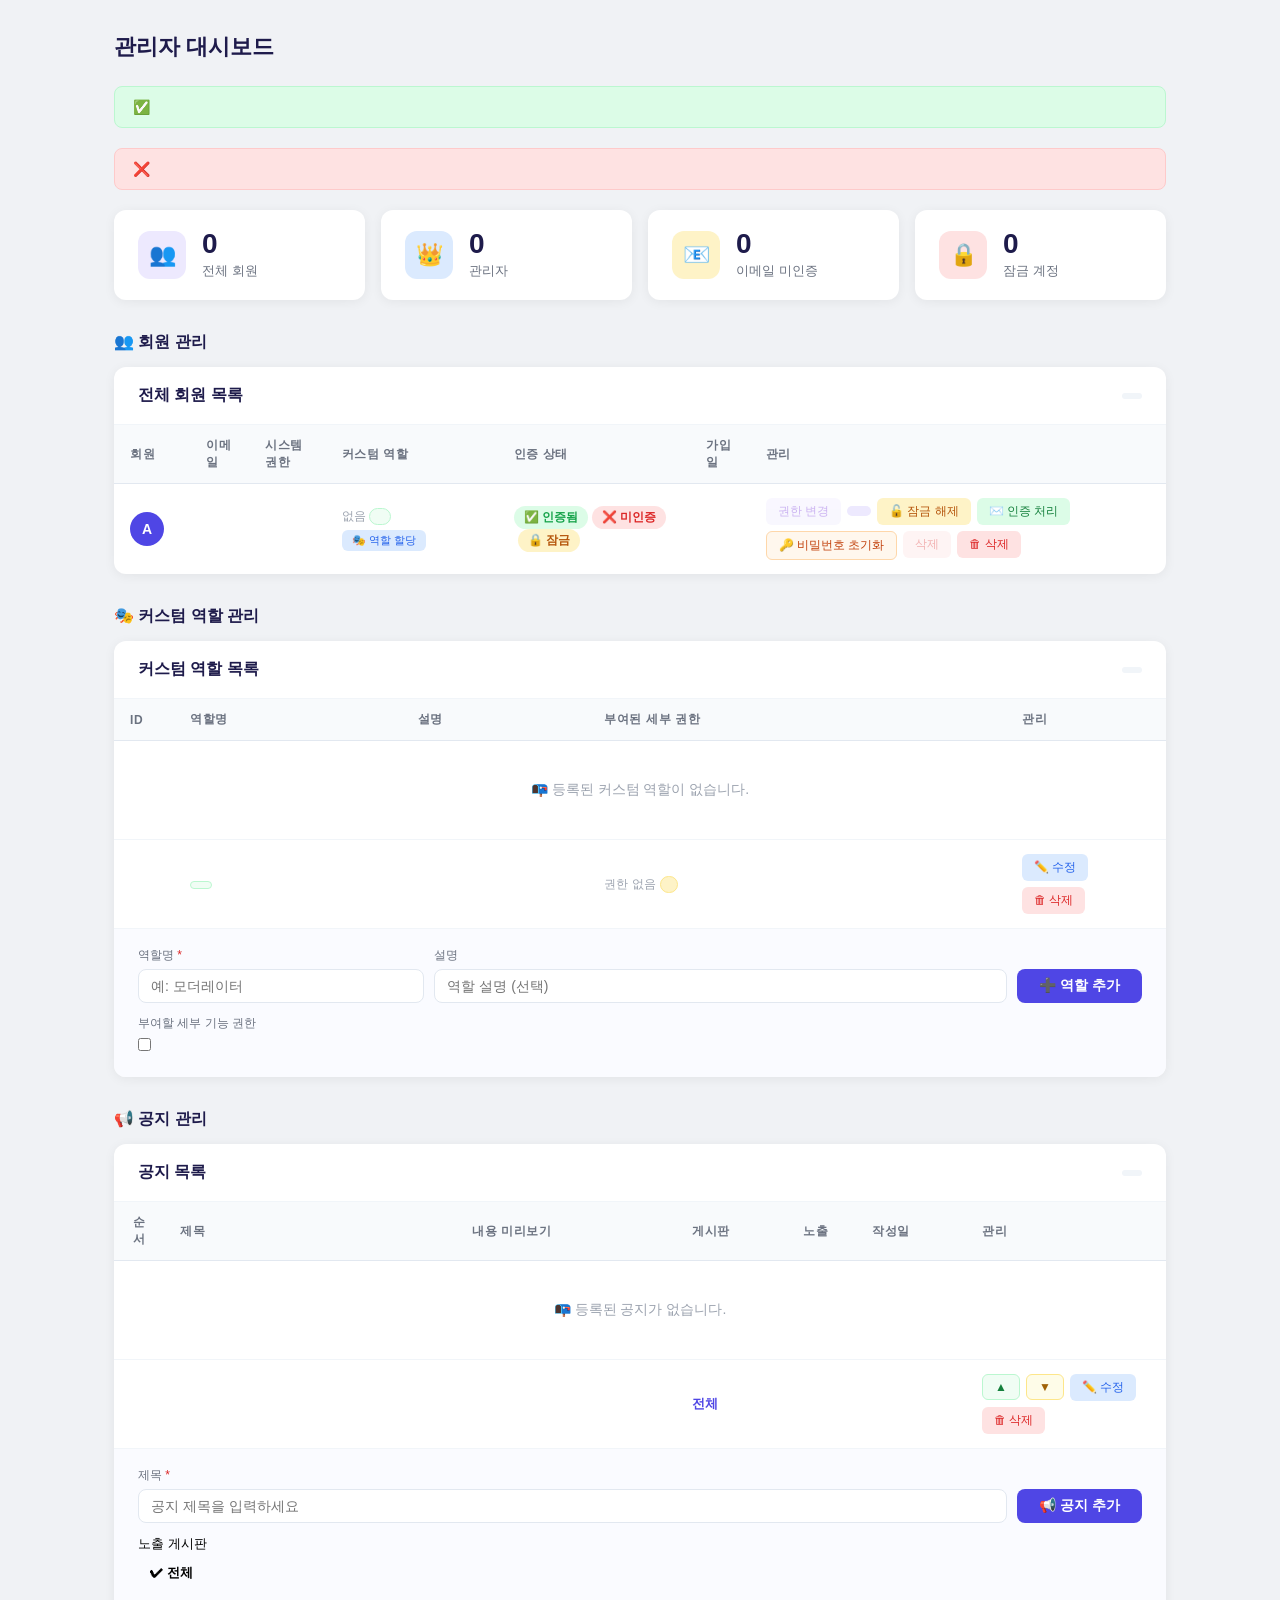
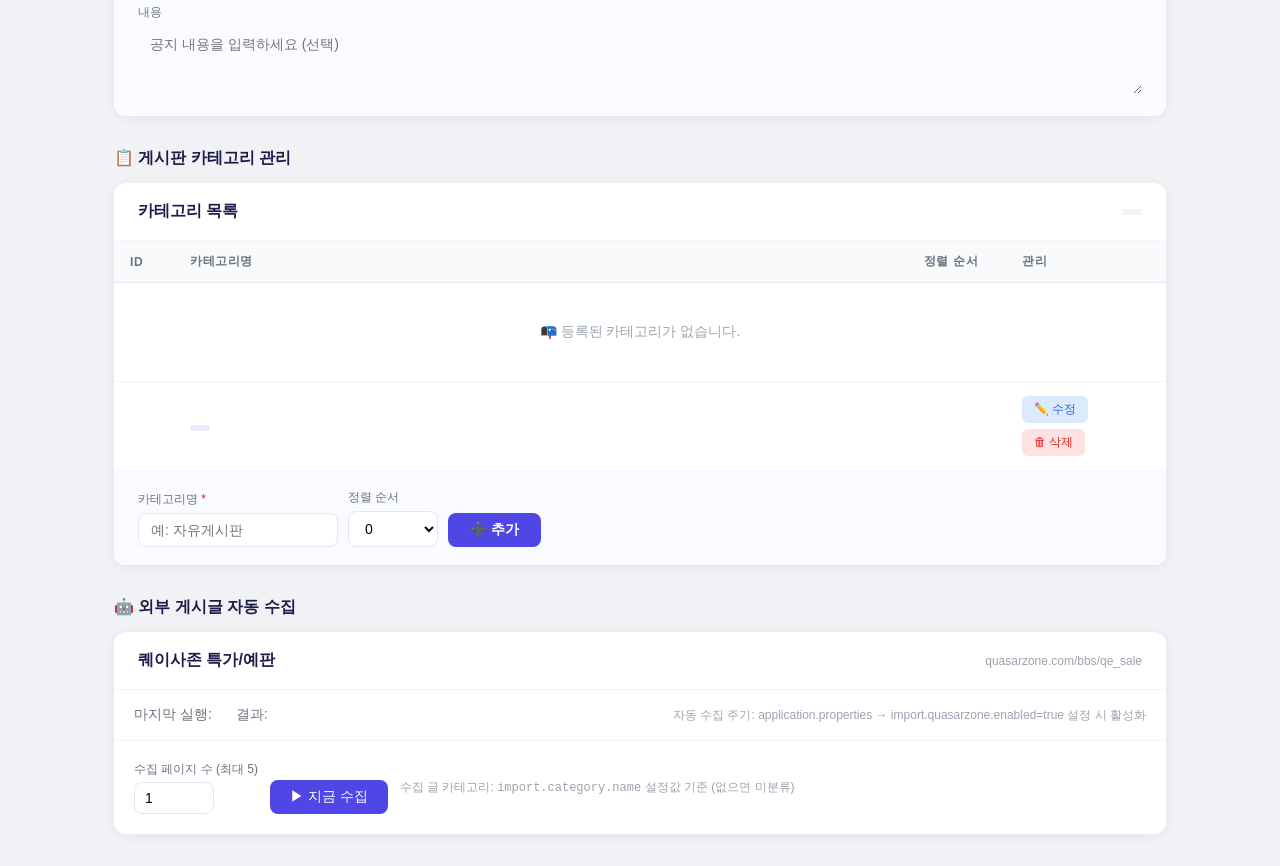
==== commit a8778ec5: "기능 추가 1. 커스텀 역할 및 세부 기능 권한 시스템 2. 커스텀 역할 다중 부여 지원 3. 관리자 -> 회원 비밀번호 초기화 4. 게시판 목록 댓글 수 표시" ====
--- a/src/main/resources/templates/admin.html
+++ b/src/main/resources/templates/admin.html
@@ -105,6 +105,37 @@
         .badge-unverified { background: #fee2e2; color: #dc2626; }
         .badge-locked     { background: #fef3c7; color: #b45309; }
         .badge-category   { background: #ede9fe; color: #6d28d9; }
+        .badge-custom-role{ background: #f0fdf4; color: #15803d; border: 1px solid #bbf7d0; }
+
+        /* ── 커스텀 역할 권한 태그 ── */
+        .perm-tag {
+            display: inline-flex; align-items: center;
+            padding: 2px 8px; border-radius: 12px; font-size: 11px; font-weight: 500;
+            background: #fef3c7; color: #b45309; border: 1px solid #fde68a;
+            white-space: nowrap;
+        }
+        .perm-tags { display: flex; flex-wrap: wrap; gap: 4px; }
+
+        /* ── 커스텀 역할 권한 체크박스 그룹 ── */
+        .perm-check-group {
+            display: flex; flex-direction: column; gap: 6px; margin-top: 6px;
+        }
+        .perm-check-item {
+            display: flex; align-items: center; gap: 8px;
+            font-size: 13px; color: var(--text-body); cursor: pointer;
+        }
+        .perm-check-item input[type="checkbox"] {
+            width: auto; padding: 0; margin: 0; border: none;
+            border-radius: 0; box-shadow: none; background: transparent;
+            accent-color: #4f46e5; cursor: pointer;
+        }
+
+        /* ── 역할 할당 셀렉트 ── */
+        .role-assign-select {
+            font-size: 12px; padding: 3px 6px;
+            border: 1px solid #e2e8f0; border-radius: 6px;
+            background: white; cursor: pointer;
+        }
 
         /* ── 액션 버튼 ── */
         .action-group { display: flex; gap: 6px; flex-wrap: wrap; }
@@ -114,12 +145,13 @@
             transition: opacity .15s; white-space: nowrap;
         }
         .btn:hover { opacity: .8; }
-        .btn-role    { background: #ede9fe; color: #6d28d9; }
-        .btn-unlock  { background: #fef3c7; color: #b45309; }
-        .btn-verify  { background: #dcfce7; color: #15803d; }
-        .btn-delete  { background: #fee2e2; color: #dc2626; }
-        .btn-edit    { background: #dbeafe; color: #2563eb; }
-        .btn-self    { opacity: .35; cursor: not-allowed; }
+        .btn-role     { background: #ede9fe; color: #6d28d9; }
+        .btn-unlock   { background: #fef3c7; color: #b45309; }
+        .btn-verify   { background: #dcfce7; color: #15803d; }
+        .btn-delete   { background: #fee2e2; color: #dc2626; }
+        .btn-edit     { background: #dbeafe; color: #2563eb; }
+        .btn-self     { opacity: .35; cursor: not-allowed; }
+        .btn-reset-pw { background: #fff7ed; color: #c2410c; border: 1px solid #fed7aa; }
 
         /* ── 사용자 셀 ── */
         .user-cell { display: flex; align-items: center; gap: 10px; }
@@ -277,9 +309,45 @@
             border: none; border-radius: 0; box-shadow: none; background: transparent;
         }
 
+        /* ── 모바일 카드 레이아웃 ── */
+        .mobile-cards { display: none; }
+        .mobile-card {
+            padding: 14px 16px;
+            border-bottom: 1px solid #f1f5f9;
+        }
+        .mobile-card:last-child { border-bottom: none; }
+        .mc-top {
+            display: flex; align-items: flex-start;
+            gap: 10px; margin-bottom: 8px;
+        }
+        .mc-info { flex: 1; min-width: 0; }
+        .mc-name {
+            font-size: 14px; font-weight: 600; color: #1e1b4b;
+            white-space: nowrap; overflow: hidden; text-overflow: ellipsis;
+        }
+        .mc-sub {
+            font-size: 12px; color: #9ca3af; margin-top: 3px;
+            white-space: nowrap; overflow: hidden; text-overflow: ellipsis;
+        }
+        .mc-badges { display: flex; flex-wrap: wrap; gap: 4px; margin-bottom: 10px; align-items: center; }
+        .mc-date { font-size: 11px; color: #9ca3af; }
+        .mc-actions { display: flex; flex-wrap: wrap; gap: 6px; }
+
         @media (max-width: 768px) {
-            .stat-grid { grid-template-columns: repeat(2, 1fr); }
+            .wrapper { padding: 20px 12px; }
+            .stat-grid { grid-template-columns: repeat(2, 1fr); gap: 10px; }
+            .stat-card { padding: 14px 16px; gap: 10px; }
+            .stat-value { font-size: 22px; }
+
+            /* 데스크톱 테이블 숨기고 카드 표시 */
+            .table-card table { display: none; }
+            .mobile-cards { display: block; }
+
             .action-group { flex-direction: column; }
+
+            /* 카테고리 추가 폼 세로 정렬 */
+            .add-category-bar { flex-direction: column; align-items: stretch; }
+            .add-category-bar .btn-add { width: 100%; }
         }
     </style>
 </head>
@@ -331,8 +399,9 @@
     </div>
 
     <!-- ════════════════════════════════════════
-         회원 관리
+         회원 관리 (관리자만 접근)
     ════════════════════════════════════════ -->
+    <th:block th:if="${isAdmin}">
     <div class="section-title">👥 회원 관리</div>
     <div class="table-card">
         <div class="table-header">
@@ -345,7 +414,8 @@
             <tr>
                 <th>회원</th>
                 <th>이메일</th>
-                <th>권한</th>
+                <th>시스템 권한</th>
+                <th>커스텀 역할</th>
                 <th>인증 상태</th>
                 <th>가입일</th>
                 <th>관리</th>
@@ -369,10 +439,32 @@
                 <!-- 이메일 -->
                 <td th:text="${user.email}"></td>
 
-                <!-- 권한 배지 -->
+                <!-- 시스템 권한 배지 -->
                 <td>
                     <span th:class="${user.role.name() == 'ROLE_ADMIN'} ? 'badge badge-admin' : 'badge badge-user'"
                           th:text="${user.role.name() == 'ROLE_ADMIN'} ? '👑 관리자' : '👤 일반'"></span>
+                </td>
+
+                <!-- 커스텀 역할 (여러 개 가능) -->
+                <td>
+                    <div style="display:flex; flex-direction:column; gap:5px; min-width:140px;">
+                        <!-- 현재 할당된 커스텀 역할 배지 목록 -->
+                        <div class="perm-tags" style="gap:3px;">
+                            <span th:if="${user.customRoles.isEmpty()}"
+                                  style="color:#9ca3af; font-size:12px;">없음</span>
+                            <span th:each="cr : ${user.customRoles}"
+                                  class="badge badge-custom-role"
+                                  th:text="'🎭 ' + ${cr.name}"></span>
+                        </div>
+                        <!-- 역할 할당 버튼 (자기 자신 제외) -->
+                        <button th:unless="${user.username == currentUsername}"
+                                class="btn btn-edit"
+                                style="padding:3px 10px; font-size:11px; width:fit-content;"
+                                th:data-user-id="${user.id}"
+                                th:data-user-name="${user.username}"
+                                th:data-assigned-role-ids="${user.customRoles.![id].toString()}"
+                                onclick="openUserRoleModal(this)">🎭 역할 할당</button>
+                    </div>
                 </td>
 
                 <!-- 인증 상태 -->
@@ -417,6 +509,16 @@
                             <button type="submit" class="btn btn-verify">✉️ 인증 처리</button>
                         </form>
 
+                        <!-- 비밀번호 초기화 -->
+                        <th:block th:unless="${user.username == currentUsername}">
+                            <form th:action="@{/admin/users/{id}/reset-password(id=${user.id})}" method="post"
+                                  th:data-user-name="${user.username}"
+                                  onsubmit="return confirm(this.dataset.userName + ' 회원의 비밀번호를 초기화하고 임시 비밀번호를 이메일로 발송합니다.\n계속하시겠습니까?');">
+                                <input type="hidden" th:name="${_csrf.parameterName}" th:value="${_csrf.token}"/>
+                                <button type="submit" class="btn btn-reset-pw">🔑 비밀번호 초기화</button>
+                            </form>
+                        </th:block>
+
                         <!-- 삭제 -->
                         <th:block th:if="${user.username == currentUsername}">
                             <button class="btn btn-delete btn-self" disabled>삭제</button>
@@ -434,11 +536,185 @@
             </tr>
             </tbody>
         </table>
+
+        <!-- 모바일 카드 목록 (768px 이하에서 표시) -->
+        <div class="mobile-cards">
+            <div th:if="${#lists.isEmpty(users)}"
+                 style="text-align:center; padding:32px 0; color:#9ca3af; font-size:14px;">
+                등록된 회원이 없습니다.
+            </div>
+            <div class="mobile-card" th:each="user : ${users}">
+                <!-- 아바타 + 아이디/이메일 + 권한 배지 -->
+                <div class="mc-top">
+                    <div class="avatar"
+                         th:text="${#strings.substring(user.username,0,1).toUpperCase()}">A</div>
+                    <div class="mc-info">
+                        <div class="mc-name" th:text="${user.username}"></div>
+                        <div class="mc-sub" th:text="${user.email}"></div>
+                    </div>
+                    <span th:class="${user.role.name() == 'ROLE_ADMIN'} ? 'badge badge-admin' : 'badge badge-user'"
+                          th:text="${user.role.name() == 'ROLE_ADMIN'} ? '👑 관리자' : '👤 일반'"></span>
+                </div>
+                <!-- 인증/잠금 상태 + 가입일 -->
+                <div class="mc-badges">
+                    <span th:if="${user.emailVerified}" class="badge badge-verified">✅ 인증됨</span>
+                    <span th:unless="${user.emailVerified}" class="badge badge-unverified">❌ 미인증</span>
+                    <span th:if="${lockedIds.contains(user.id)}" class="badge badge-locked">🔒 잠금</span>
+                    <span class="mc-date"
+                          th:text="${#temporals.format(user.createdAt, 'yyyy-MM-dd')}"></span>
+                </div>
+                <!-- 액션 버튼 -->
+                <div class="mc-actions">
+                    <th:block th:if="${user.username == currentUsername}">
+                        <button class="btn btn-role btn-self" disabled>권한 변경</button>
+                    </th:block>
+                    <th:block th:unless="${user.username == currentUsername}">
+                        <form th:action="@{/admin/users/{id}/role(id=${user.id})}" method="post">
+                            <input type="hidden" th:name="${_csrf.parameterName}" th:value="${_csrf.token}"/>
+                            <button type="submit" class="btn btn-role"
+                                    th:text="${user.role.name() == 'ROLE_ADMIN'} ? '→ 일반' : '→ 관리자'"></button>
+                        </form>
+                    </th:block>
+                    <form th:if="${lockedIds.contains(user.id)}"
+                          th:action="@{/admin/users/{id}/unlock(id=${user.id})}" method="post">
+                        <input type="hidden" th:name="${_csrf.parameterName}" th:value="${_csrf.token}"/>
+                        <button type="submit" class="btn btn-unlock">🔓 잠금 해제</button>
+                    </form>
+                    <form th:unless="${user.emailVerified}"
+                          th:action="@{/admin/users/{id}/verify(id=${user.id})}" method="post">
+                        <input type="hidden" th:name="${_csrf.parameterName}" th:value="${_csrf.token}"/>
+                        <button type="submit" class="btn btn-verify">✉️ 인증 처리</button>
+                    </form>
+                    <!-- 비밀번호 초기화 (모바일) -->
+                    <th:block th:unless="${user.username == currentUsername}">
+                        <form th:action="@{/admin/users/{id}/reset-password(id=${user.id})}" method="post"
+                              th:data-user-name="${user.username}"
+                              onsubmit="return confirm(this.dataset.userName + ' 회원의 비밀번호를 초기화합니다.\n계속하시겠습니까?');">
+                            <input type="hidden" th:name="${_csrf.parameterName}" th:value="${_csrf.token}"/>
+                            <button type="submit" class="btn btn-reset-pw">🔑 초기화</button>
+                        </form>
+                    </th:block>
+
+                    <th:block th:if="${user.username == currentUsername}">
+                        <button class="btn btn-delete btn-self" disabled>삭제</button>
+                    </th:block>
+                    <th:block th:unless="${user.username == currentUsername}">
+                        <form th:action="@{/admin/users/{id}/delete(id=${user.id})}" method="post"
+                              onsubmit="return confirm('정말 삭제하시겠습니까?');">
+                            <input type="hidden" th:name="${_csrf.parameterName}" th:value="${_csrf.token}"/>
+                            <button type="submit" class="btn btn-delete">🗑 삭제</button>
+                        </form>
+                    </th:block>
+                </div>
+            </div>
+        </div>
     </div>
+    </th:block><!-- /isAdmin 회원 관리 -->
+
+    <!-- ════════════════════════════════════════
+         커스텀 역할 관리 (관리자만 접근)
+    ════════════════════════════════════════ -->
+    <th:block th:if="${isAdmin}">
+    <div class="section-title" id="custom-roles">🎭 커스텀 역할 관리</div>
+    <div class="table-card">
+        <div class="table-header">
+            <h3>커스텀 역할 목록</h3>
+            <span class="count-badge" th:text="${#lists.size(customRoles)} + '개'"></span>
+        </div>
+
+        <table>
+            <thead>
+            <tr>
+                <th style="width:60px;">ID</th>
+                <th>역할명</th>
+                <th>설명</th>
+                <th>부여된 세부 권한</th>
+                <th style="width:160px;">관리</th>
+            </tr>
+            </thead>
+            <tbody>
+            <tr th:if="${#lists.isEmpty(customRoles)}">
+                <td colspan="5" style="text-align:center; padding:40px 0; color:#9ca3af; font-size:14px;">
+                    📭 등록된 커스텀 역할이 없습니다.
+                </td>
+            </tr>
+            <tr th:each="cr : ${customRoles}">
+                <td style="color:#9ca3af; font-size:13px;" th:text="${cr.id}"></td>
+                <td>
+                    <span class="badge badge-custom-role" th:text="'🎭 ' + ${cr.name}"></span>
+                </td>
+                <td style="font-size:13px; color:#6b7280;"
+                    th:text="${cr.description != null ? cr.description : '-'}"></td>
+                <td>
+                    <div class="perm-tags">
+                        <span th:if="${cr.permissions.isEmpty()}"
+                              style="color:#9ca3af; font-size:12px;">권한 없음</span>
+                        <span th:each="perm : ${cr.permissions}"
+                              class="perm-tag"
+                              th:text="${perm.displayName}"></span>
+                    </div>
+                </td>
+                <td>
+                    <div class="action-group">
+                        <!-- 수정 버튼 → 모달 오픈 -->
+                        <button class="btn btn-edit"
+                                th:data-role-id="${cr.id}"
+                                th:data-role-name="${cr.name}"
+                                th:data-role-desc="${cr.description}"
+                                th:data-role-perms="${cr.permissions.![name()].toString()}"
+                                onclick="openRoleEditModal(this)">✏️ 수정</button>
+                        <!-- 삭제 -->
+                        <form th:action="@{/admin/roles/{id}/delete(id=${cr.id})}" method="post"
+                              onsubmit="return confirm('역할을 삭제하면 해당 역할이 할당된 회원의 역할이 해제됩니다. 삭제하시겠습니까?');">
+                            <input type="hidden" th:name="${_csrf.parameterName}" th:value="${_csrf.token}"/>
+                            <button type="submit" class="btn btn-delete">🗑 삭제</button>
+                        </form>
+                    </div>
+                </td>
+            </tr>
+            </tbody>
+        </table>
+
+        <!-- 커스텀 역할 추가 폼 -->
+        <div class="add-category-bar" style="flex-direction:column; align-items:stretch; gap:12px;">
+            <form th:action="@{/admin/roles/add}" method="post"
+                  style="display:flex; flex-direction:column; gap:12px; width:100%;">
+                <input type="hidden" th:name="${_csrf.parameterName}" th:value="${_csrf.token}"/>
+                <!-- 역할명 + 설명 + 추가 버튼 -->
+                <div style="display:flex; gap:10px; align-items:flex-end; flex-wrap:wrap;">
+                    <div style="flex:1; min-width:140px;">
+                        <label>역할명 <span style="color:#dc2626;">*</span></label>
+                        <input type="text" name="name" placeholder="예: 모더레이터"
+                               required maxlength="50" style="width:100%;">
+                    </div>
+                    <div style="flex:2; min-width:200px;">
+                        <label>설명</label>
+                        <input type="text" name="description" placeholder="역할 설명 (선택)"
+                               maxlength="200" style="width:100%;">
+                    </div>
+                    <button type="submit" class="btn-add" style="align-self:flex-end;">➕ 역할 추가</button>
+                </div>
+                <!-- 세부 기능 권한 체크박스 -->
+                <div>
+                    <label style="font-size:12px; color:#6b7280; font-weight:500; display:block; margin-bottom:6px;">
+                        부여할 세부 기능 권한
+                    </label>
+                    <div class="perm-check-group" style="flex-direction:row; flex-wrap:wrap; gap:12px;">
+                        <label class="perm-check-item" th:each="perm : ${allPermissions}">
+                            <input type="checkbox" name="permissions" th:value="${perm.name()}">
+                            <span th:text="${perm.displayName}"></span>
+                        </label>
+                    </div>
+                </div>
+            </form>
+        </div>
+    </div>
+    </th:block><!-- /isAdmin 커스텀 역할 -->
 
     <!-- ════════════════════════════════════════
          공지 관리
     ════════════════════════════════════════ -->
+    <th:block th:if="${canManageNotices}">
     <div class="section-title" id="notices">📢 공지 관리</div>
     <div class="table-card">
         <div class="table-header">
@@ -446,7 +722,7 @@
             <span class="count-badge" th:text="${#lists.size(notices)} + '개'"></span>
         </div>
 
-        <table>
+        <table class="notice-table">
             <thead>
             <tr>
                 <th style="width:50px; text-align:center;">순서</th>
@@ -468,7 +744,7 @@
                 <!-- 순서 -->
                 <td style="text-align:center; color:#9ca3af; font-size:13px;" th:text="${notice.sortOrder}"></td>
                 <!-- 제목 -->
-                <td style="font-weight:600;" th:text="${notice.title}"></td>
+                <td class="col-title" style="font-weight:600;" th:text="${notice.title}"></td>
                 <!-- 내용 미리보기 -->
                 <td>
                     <div class="notice-content-preview"
@@ -520,6 +796,54 @@
             </tbody>
         </table>
 
+        <!-- 모바일 카드 목록 (768px 이하에서 표시) -->
+        <div class="mobile-cards">
+            <div th:if="${#lists.isEmpty(notices)}"
+                 style="text-align:center; padding:32px 0; color:#9ca3af; font-size:14px;">
+                📭 등록된 공지가 없습니다.
+            </div>
+            <div class="mobile-card" th:each="notice : ${notices}">
+                <!-- 제목 + 노출 상태 -->
+                <div class="mc-top">
+                    <div class="mc-info">
+                        <div class="mc-name" th:text="${notice.title}"></div>
+                        <div class="mc-sub">
+                            <span th:if="${#sets.isEmpty(notice.categories)}"
+                                  style="color:#4f46e5; font-weight:600;">전체 게시판</span>
+                            <span th:each="cat,iter : ${notice.categories}"
+                                  th:text="${cat.name + (!iter.last ? ', ' : '')}"></span>
+                            · <span th:text="${#temporals.format(notice.createdAt, 'yyyy-MM-dd')}"></span>
+                        </div>
+                    </div>
+                    <span th:class="${notice.active} ? 'badge notice-active' : 'badge notice-inactive'"
+                          th:text="${notice.active} ? '노출' : '숨김'"></span>
+                </div>
+                <!-- 액션 버튼 -->
+                <div class="mc-actions">
+                    <form th:action="@{/admin/notices/{id}/move-up(id=${notice.id})}" method="post">
+                        <input type="hidden" th:name="${_csrf.parameterName}" th:value="${_csrf.token}"/>
+                        <button type="submit" class="btn btn-up" title="위로">▲</button>
+                    </form>
+                    <form th:action="@{/admin/notices/{id}/move-down(id=${notice.id})}" method="post">
+                        <input type="hidden" th:name="${_csrf.parameterName}" th:value="${_csrf.token}"/>
+                        <button type="submit" class="btn btn-down" title="아래로">▼</button>
+                    </form>
+                    <button class="btn btn-edit"
+                            th:data-notice-id="${notice.id}"
+                            th:data-notice-title="${notice.title}"
+                            th:data-notice-content="${notice.content}"
+                            th:data-notice-active="${notice.active}"
+                            th:data-notice-category-ids="${notice.categories.![id].toString()}"
+                            onclick="openNoticeEditModal(this)">✏️ 수정</button>
+                    <form th:action="@{/admin/notices/{id}/delete(id=${notice.id})}" method="post"
+                          onsubmit="return confirm('공지를 삭제하시겠습니까?')">
+                        <input type="hidden" th:name="${_csrf.parameterName}" th:value="${_csrf.token}"/>
+                        <button type="submit" class="btn btn-delete">🗑 삭제</button>
+                    </form>
+                </div>
+            </div>
+        </div>
+
         <!-- 공지 추가 폼 -->
         <div class="add-category-bar" style="flex-direction:column; align-items:stretch; gap:10px;">
             <form th:action="@{/admin/notices/add}" method="post"
@@ -565,10 +889,12 @@
             </form>
         </div>
     </div>
+    </th:block><!-- /canManageNotices 공지 관리 -->
 
     <!-- ════════════════════════════════════════
          게시판 카테고리 관리
     ════════════════════════════════════════ -->
+    <th:block th:if="${canManageCategories}">
     <div class="section-title">📋 게시판 카테고리 관리</div>
     <div class="table-card">
         <div class="table-header">
@@ -639,10 +965,12 @@
             </form>
         </div>
     </div>
+    </th:block><!-- /canManageCategories 카테고리 관리 -->
 
     <!-- ════════════════════════════════════════
-         외부 게시글 자동 수집
+         외부 게시글 자동 수집 (관리자만)
     ════════════════════════════════════════ -->
+    <th:block th:if="${isAdmin}">
     <div class="section-title">🤖 외부 게시글 자동 수집</div>
     <div class="table-card">
         <div class="table-header">
@@ -691,7 +1019,78 @@
             </form>
         </div>
     </div>
-
+    </th:block><!-- /isAdmin 외부 수집 -->
+
+</div>
+
+<!-- ── 회원 커스텀 역할 할당 모달 ── -->
+<div id="user-role-modal" class="modal-overlay" onclick="if(event.target===this)closeUserRoleModal()">
+    <div class="modal-box" style="width:420px;">
+        <p class="modal-title">🎭 커스텀 역할 할당</p>
+        <p id="user-role-modal-name"
+           style="font-size:13px; color:#6b7280; margin-bottom:16px;"></p>
+        <form id="user-role-form" method="post">
+            <input type="hidden" th:name="${_csrf.parameterName}" th:value="${_csrf.token}"/>
+            <div class="modal-field">
+                <label>부여할 커스텀 역할 (복수 선택 가능)</label>
+                <div class="perm-check-group" style="margin-top:10px;">
+                    <p th:if="${#lists.isEmpty(customRoles)}"
+                       style="font-size:13px; color:#9ca3af;">
+                        생성된 커스텀 역할이 없습니다. 먼저 커스텀 역할을 추가해주세요.
+                    </p>
+                    <label class="perm-check-item" th:each="cr : ${customRoles}">
+                        <input type="checkbox" name="roleIds"
+                               th:value="${cr.id}"
+                               th:id="'user-role-' + ${cr.id}">
+                        <span>
+                            <strong th:text="${cr.name}"></strong>
+                            <span th:if="${cr.description != null}"
+                                  style="color:#9ca3af; font-size:12px;"
+                                  th:text="' — ' + ${cr.description}"></span>
+                        </span>
+                    </label>
+                </div>
+            </div>
+            <div class="modal-actions">
+                <button type="button" class="btn-modal-cancel" onclick="closeUserRoleModal()">취소</button>
+                <button type="submit" class="btn-modal-save">저장</button>
+            </div>
+        </form>
+    </div>
+</div>
+
+<!-- ── 커스텀 역할 수정 모달 ── -->
+<div id="role-edit-modal" class="modal-overlay" onclick="if(event.target===this)closeRoleEditModal()">
+    <div class="modal-box" style="width:480px;">
+        <p class="modal-title">🎭 커스텀 역할 수정</p>
+        <form id="role-edit-form" method="post">
+            <input type="hidden" th:name="${_csrf.parameterName}" th:value="${_csrf.token}"/>
+            <div class="modal-field">
+                <label>역할명 <span style="color:#dc2626;">*</span></label>
+                <input type="text" id="role-edit-name" name="name" required maxlength="50">
+            </div>
+            <div class="modal-field">
+                <label>설명</label>
+                <input type="text" id="role-edit-desc" name="description" maxlength="200"
+                       placeholder="역할 설명 (선택)">
+            </div>
+            <div class="modal-field">
+                <label>세부 기능 권한</label>
+                <div class="perm-check-group">
+                    <label class="perm-check-item" th:each="perm : ${allPermissions}">
+                        <input type="checkbox" name="permissions"
+                               th:value="${perm.name()}"
+                               th:id="'edit-perm-' + ${perm.name()}">
+                        <span th:text="${perm.displayName}"></span>
+                    </label>
+                </div>
+            </div>
+            <div class="modal-actions">
+                <button type="button" class="btn-modal-cancel" onclick="closeRoleEditModal()">취소</button>
+                <button type="submit" class="btn-modal-save">저장</button>
+            </div>
+        </form>
+    </div>
 </div>
 
 <!-- ── 공지 수정 모달 ── -->
@@ -841,11 +1240,73 @@
         }
     }
 
+    /* ── 회원 커스텀 역할 할당 모달 ── */
+
+    /**
+     * 회원에게 커스텀 역할 할당하는 모달 오픈
+     * 버튼에 data-user-id, data-user-name, data-assigned-role-ids 속성 필요
+     * data-assigned-role-ids: "[1, 2]" 형태 문자열 — 현재 할당된 역할 ID 목록
+     */
+    function openUserRoleModal(btn) {
+        const userId      = btn.dataset.userId;
+        const userName    = btn.dataset.userName;
+        const rawIds      = btn.dataset.assignedRoleIds || '';
+        const assignedIds = rawIds.match(/\d+/g) ? rawIds.match(/\d+/g).map(Number) : [];
+
+        document.getElementById('user-role-modal-name').textContent = '대상 회원: ' + userName;
+        document.getElementById('user-role-form').action = '/admin/users/' + userId + '/custom-role';
+
+        // 모든 역할 체크박스 초기화 후 현재 할당된 역할 체크
+        document.querySelectorAll('[id^="user-role-"]').forEach(cb => {
+            cb.checked = assignedIds.includes(Number(cb.value));
+        });
+
+        document.getElementById('user-role-modal').classList.add('open');
+    }
+
+    function closeUserRoleModal() {
+        document.getElementById('user-role-modal').classList.remove('open');
+    }
+
+    /* ── 커스텀 역할 수정 모달 ── */
+
+    /**
+     * 커스텀 역할 수정 모달 오픈
+     * 버튼에 data-role-id, data-role-name, data-role-desc, data-role-perms 속성 필요
+     * data-role-perms: "[POST_DELETE_OTHERS, NOTICE_WRITE]" 형태의 문자열
+     */
+    function openRoleEditModal(btn) {
+        const id    = btn.dataset.roleId;
+        const name  = btn.dataset.roleName;
+        const desc  = btn.dataset.roleDesc || '';
+        // data-role-perms 는 "[PERM1, PERM2]" 형태 — 대문자 식별자만 추출
+        const rawPerms   = btn.dataset.rolePerms || '';
+        const selectedPerms = rawPerms.match(/[A-Z_]+/g) || [];
+
+        document.getElementById('role-edit-name').value = name;
+        document.getElementById('role-edit-desc').value = desc;
+        document.getElementById('role-edit-form').action = '/admin/roles/' + id + '/update';
+
+        // 모든 권한 체크박스 초기화 후 기존 선택값 복원
+        document.querySelectorAll('[id^="edit-perm-"]').forEach(cb => {
+            cb.checked = selectedPerms.includes(cb.value);
+        });
+
+        document.getElementById('role-edit-modal').classList.add('open');
+        document.getElementById('role-edit-name').focus();
+    }
+
+    function closeRoleEditModal() {
+        document.getElementById('role-edit-modal').classList.remove('open');
+    }
+
     /* ESC 키로 모달 닫기 */
     document.addEventListener('keydown', function(e) {
         if (e.key === 'Escape') {
             closeEditModal();
             closeNoticeEditModal();
+            closeRoleEditModal();
+            closeUserRoleModal();
         }
     });
 
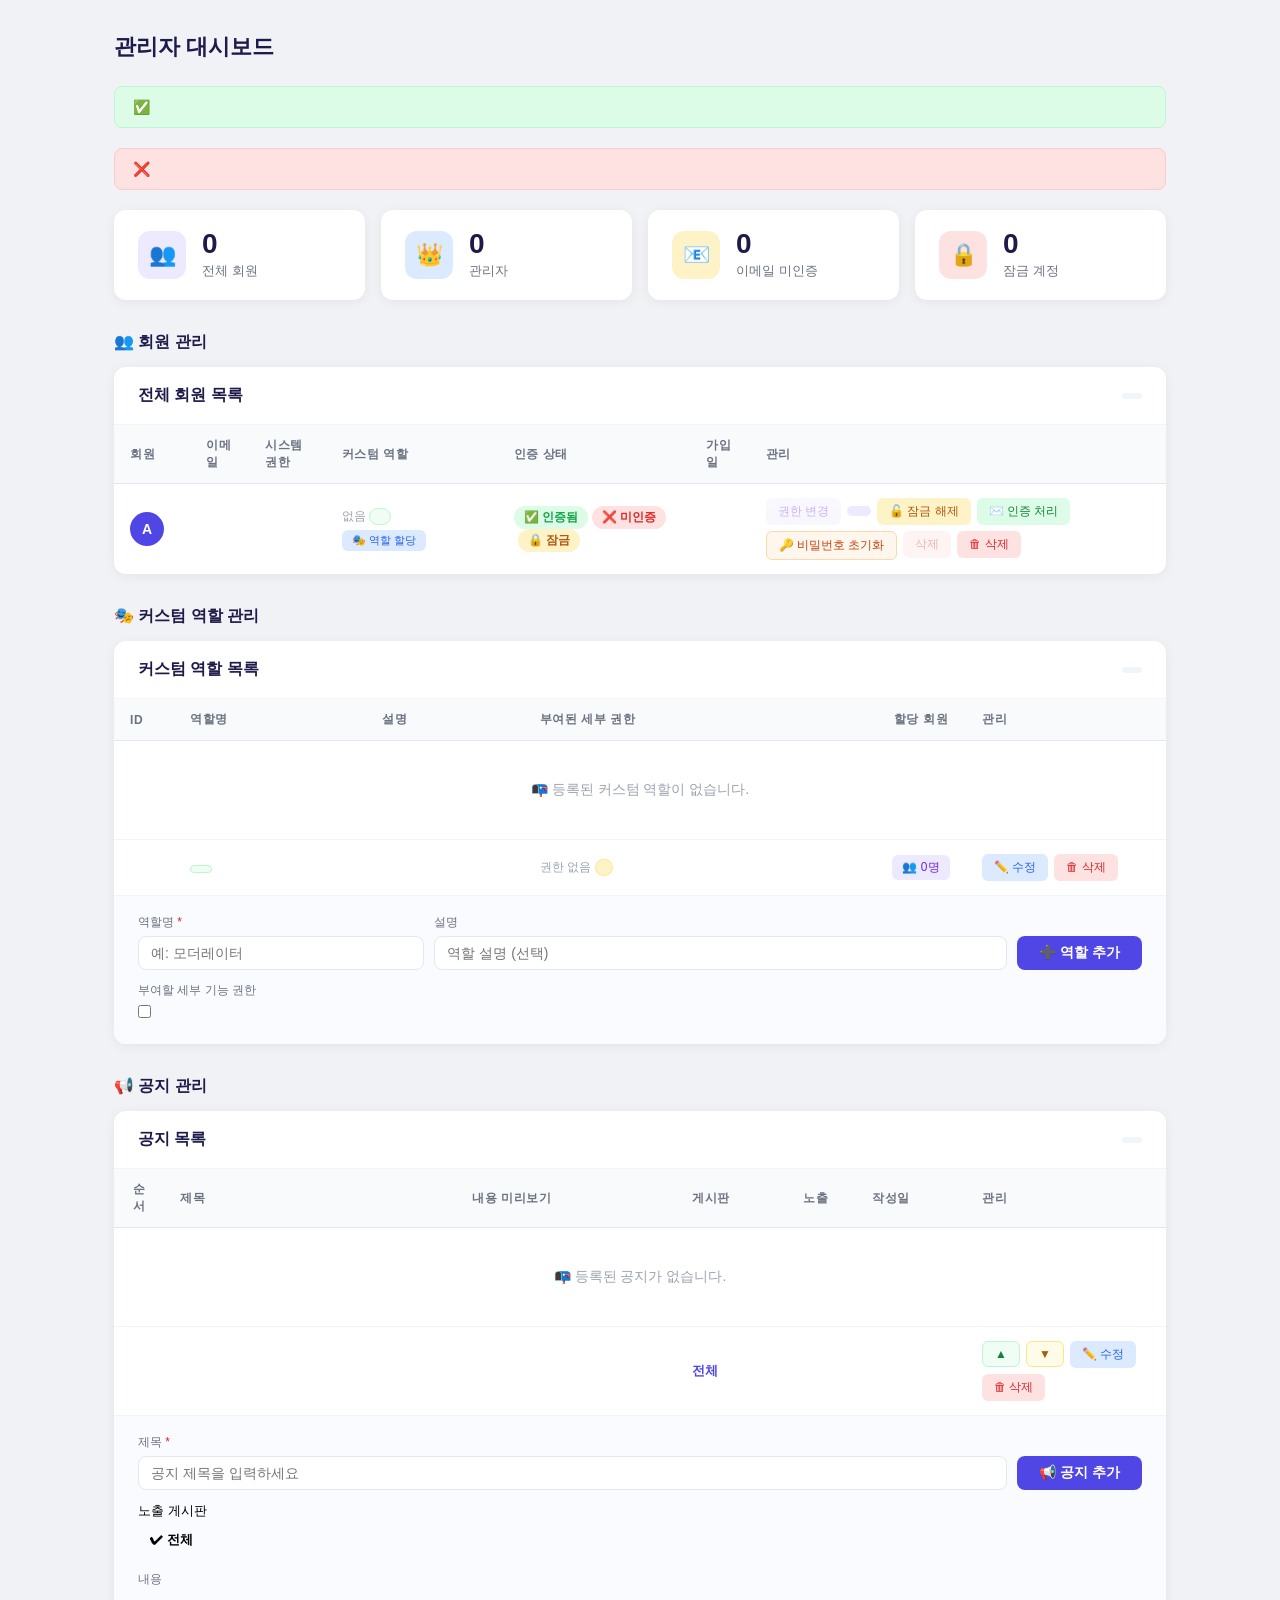
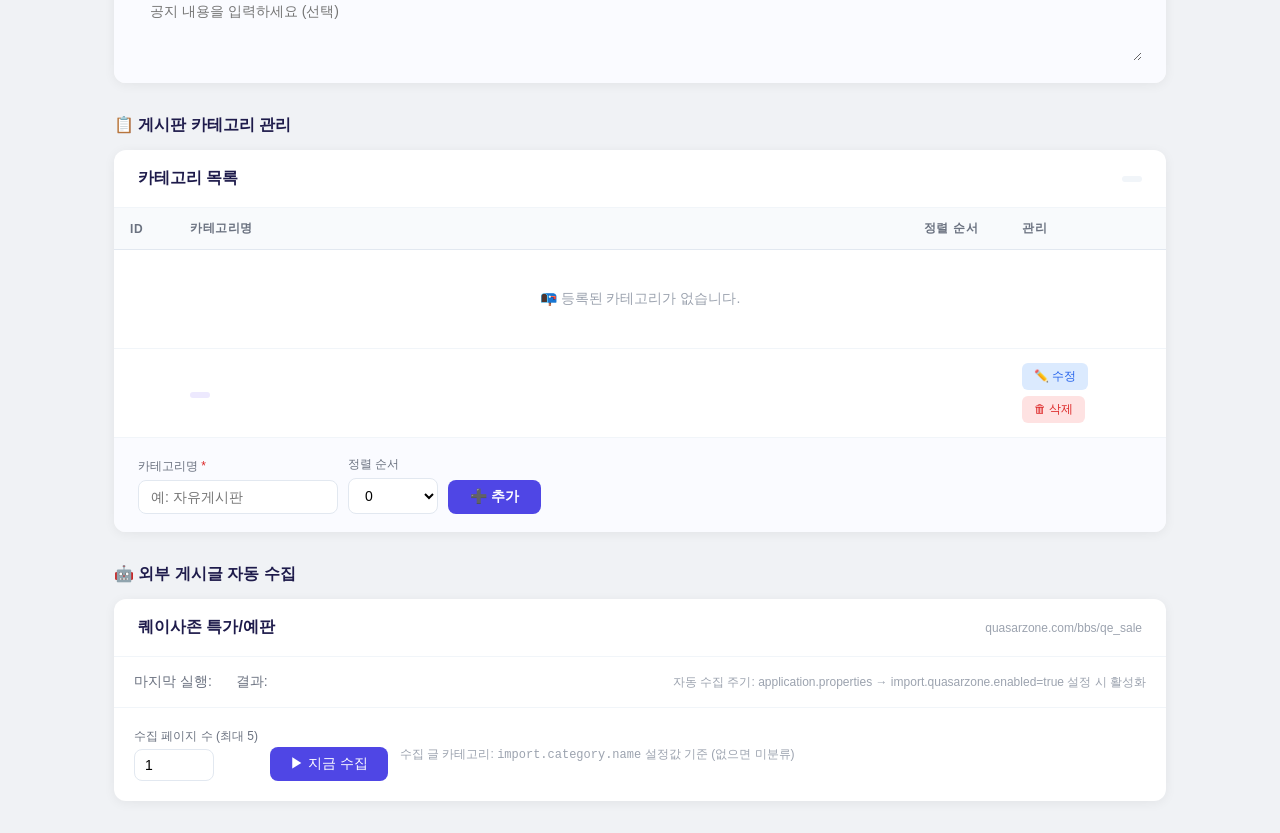
==== commit adbfe82b: "기능 수정 및 추가 1. 커스텀 혁활 기능 미작동 버그 수정 2. 권한 회원에게 관리 패널 접근 링크 제공 3. 모바일 커스텀 역활 목록 카드 추가 4. 커스텀 역활 할당 회원 관" ====
--- a/src/main/resources/templates/admin.html
+++ b/src/main/resources/templates/admin.html
@@ -629,12 +629,13 @@
                 <th>역할명</th>
                 <th>설명</th>
                 <th>부여된 세부 권한</th>
-                <th style="width:160px;">관리</th>
+                <th style="width:90px; text-align:center;">할당 회원</th>
+                <th style="width:200px;">관리</th>
             </tr>
             </thead>
             <tbody>
             <tr th:if="${#lists.isEmpty(customRoles)}">
-                <td colspan="5" style="text-align:center; padding:40px 0; color:#9ca3af; font-size:14px;">
+                <td colspan="6" style="text-align:center; padding:40px 0; color:#9ca3af; font-size:14px;">
                     📭 등록된 커스텀 역할이 없습니다.
                 </td>
             </tr>
@@ -653,6 +654,16 @@
                               class="perm-tag"
                               th:text="${perm.displayName}"></span>
                     </div>
+                </td>
+                <!-- 할당 회원 수 + 회원 관리 버튼 -->
+                <td style="text-align:center;">
+                    <button class="btn btn-role"
+                            style="font-size:12px; padding:4px 10px;"
+                            th:data-role-id="${cr.id}"
+                            th:data-role-name="${cr.name}"
+                            th:onclick="'openRoleUsersModal(' + ${cr.id} + ', \'' + ${cr.name} + '\')'">
+                        👥 <span th:text="${roleUserCountMap[cr.id] != null ? roleUserCountMap[cr.id] : 0}">0</span>명
+                    </button>
                 </td>
                 <td>
                     <div class="action-group">
@@ -674,6 +685,54 @@
             </tr>
             </tbody>
         </table>
+
+        <!-- 모바일 카드 목록 (768px 이하에서 표시) -->
+        <div class="mobile-cards">
+            <div th:if="${#lists.isEmpty(customRoles)}"
+                 style="text-align:center; padding:32px 0; color:#9ca3af; font-size:14px;">
+                📭 등록된 커스텀 역할이 없습니다.
+            </div>
+            <div class="mobile-card" th:each="cr : ${customRoles}">
+                <!-- 역할명 + 할당 회원 수 -->
+                <div class="mc-top">
+                    <div class="mc-info">
+                        <div class="mc-name">
+                            <span class="badge badge-custom-role" th:text="'🎭 ' + ${cr.name}"></span>
+                        </div>
+                        <div class="mc-sub"
+                             th:text="${cr.description != null ? cr.description : '설명 없음'}"></div>
+                    </div>
+                    <!-- 할당 회원 수 버튼 -->
+                    <button class="btn btn-role"
+                            style="font-size:11px; padding:3px 8px; white-space:nowrap;"
+                            th:onclick="'openRoleUsersModal(' + ${cr.id} + ', \'' + ${cr.name} + '\')'">
+                        👥 <span th:text="${roleUserCountMap[cr.id] != null ? roleUserCountMap[cr.id] : 0}">0</span>명
+                    </button>
+                </div>
+                <!-- 부여된 세부 권한 태그 -->
+                <div class="mc-badges">
+                    <span th:if="${cr.permissions.isEmpty()}"
+                          style="font-size:12px; color:#9ca3af;">권한 없음</span>
+                    <span th:each="perm : ${cr.permissions}"
+                          class="perm-tag"
+                          th:text="${perm.displayName}"></span>
+                </div>
+                <!-- 관리 버튼 -->
+                <div class="mc-actions">
+                    <button class="btn btn-edit"
+                            th:data-role-id="${cr.id}"
+                            th:data-role-name="${cr.name}"
+                            th:data-role-desc="${cr.description}"
+                            th:data-role-perms="${cr.permissions.![name()].toString()}"
+                            onclick="openRoleEditModal(this)">✏️ 수정</button>
+                    <form th:action="@{/admin/roles/{id}/delete(id=${cr.id})}" method="post"
+                          onsubmit="return confirm('역할을 삭제하면 해당 역할이 할당된 회원의 역할이 해제됩니다. 삭제하시겠습니까?');">
+                        <input type="hidden" th:name="${_csrf.parameterName}" th:value="${_csrf.token}"/>
+                        <button type="submit" class="btn btn-delete">🗑 삭제</button>
+                    </form>
+                </div>
+            </div>
+        </div>
 
         <!-- 커스텀 역할 추가 폼 -->
         <div class="add-category-bar" style="flex-direction:column; align-items:stretch; gap:12px;">
@@ -1059,6 +1118,25 @@
     </div>
 </div>
 
+<!-- ── 역할 할당 회원 관리 모달 ── -->
+<div id="role-users-modal" class="modal-overlay" onclick="if(event.target===this)closeRoleUsersModal()">
+    <div class="modal-box" style="width:480px; max-height:80vh; display:flex; flex-direction:column;">
+        <p class="modal-title">👥 할당 회원 관리</p>
+        <p id="role-users-modal-title"
+           style="font-size:13px; color:#6b7280; margin-bottom:12px;"></p>
+        <!-- 회원 목록 (스크롤 가능) -->
+        <div id="role-users-list"
+             style="flex:1; overflow-y:auto; border:1px solid #e2e8f0; border-radius:8px; margin-bottom:16px; min-height:80px;">
+            <div style="text-align:center; padding:24px; color:#9ca3af; font-size:13px;">
+                불러오는 중...
+            </div>
+        </div>
+        <div class="modal-actions">
+            <button type="button" class="btn-modal-cancel" onclick="closeRoleUsersModal()">닫기</button>
+        </div>
+    </div>
+</div>
+
 <!-- ── 커스텀 역할 수정 모달 ── -->
 <div id="role-edit-modal" class="modal-overlay" onclick="if(event.target===this)closeRoleEditModal()">
     <div class="modal-box" style="width:480px;">
@@ -1165,6 +1243,10 @@
 </div>
 
 <script th:inline="javascript">
+    /* CSRF 토큰 — AJAX POST 요청에 사용 */
+    const csrfParamName = /*[[${_csrf.parameterName}]]*/ '_csrf';
+    const csrfTokenValue = /*[[${_csrf.token}]]*/ '';
+
     /* 현재 사용 중인 정렬 순서 목록 (Thymeleaf에서 주입) */
     const usedSortOrders = /*[[${categories.![sortOrder]}]]*/ [];
 
@@ -1300,6 +1382,102 @@
         document.getElementById('role-edit-modal').classList.remove('open');
     }
 
+    /* ── 역할 할당 회원 관리 모달 ── */
+
+    /** 현재 열려있는 역할 사용자 모달의 roleId (역할 해제 후 목록 재조회용) */
+    let currentRoleUsersModalId = null;
+
+    /**
+     * 역할에 할당된 회원 목록 모달 오픈
+     * @param {number} roleId   - 커스텀 역할 ID
+     * @param {string} roleName - 커스텀 역할명 (모달 제목 표시용)
+     */
+    async function openRoleUsersModal(roleId, roleName) {
+        currentRoleUsersModalId = roleId;
+        document.getElementById('role-users-modal-title').textContent = '🎭 ' + roleName + ' 역할 할당 회원';
+        document.getElementById('role-users-modal').classList.add('open');
+        await loadRoleUsers(roleId);
+    }
+
+    function closeRoleUsersModal() {
+        document.getElementById('role-users-modal').classList.remove('open');
+        currentRoleUsersModalId = null;
+    }
+
+    /** 역할에 할당된 회원 목록 AJAX 조회 후 렌더링 */
+    async function loadRoleUsers(roleId) {
+        const listEl = document.getElementById('role-users-list');
+        listEl.innerHTML = '<div style="text-align:center;padding:24px;color:#9ca3af;font-size:13px;">불러오는 중...</div>';
+
+        try {
+            const res = await fetch('/admin/roles/' + roleId + '/users');
+            const data = await res.json();
+
+            if (!Array.isArray(data) || data.length === 0) {
+                listEl.innerHTML = '<div style="text-align:center;padding:32px;color:#9ca3af;font-size:13px;">할당된 회원이 없습니다.</div>';
+                return;
+            }
+
+            listEl.innerHTML = data.map(u => `
+                <div id="role-user-row-${u.id}"
+                     style="display:flex;align-items:center;justify-content:space-between;
+                            padding:10px 14px;border-bottom:1px solid #f1f5f9;">
+                    <div>
+                        <span style="font-size:14px;font-weight:600;color:#1e1b4b;">${u.username}</span>
+                        <span style="font-size:12px;color:#9ca3af;margin-left:8px;">${u.email}</span>
+                    </div>
+                    <button class="btn btn-delete" style="font-size:12px;padding:4px 10px;"
+                            onclick="unassignRoleFromUser(${roleId}, ${u.id})">
+                        해제
+                    </button>
+                </div>
+            `).join('');
+        } catch (e) {
+            listEl.innerHTML = '<div style="text-align:center;padding:24px;color:#dc2626;font-size:13px;">목록을 불러오지 못했습니다.</div>';
+        }
+    }
+
+    /** 특정 회원에서 역할 해제 */
+    async function unassignRoleFromUser(roleId, userId) {
+        if (!confirm('이 회원의 역할을 해제하시겠습니까?')) return;
+
+        try {
+            const form = new URLSearchParams();
+            form.append(csrfParamName, csrfTokenValue);
+
+            const res = await fetch('/admin/roles/' + roleId + '/unassign/' + userId, {
+                method: 'POST',
+                headers: { 'Content-Type': 'application/x-www-form-urlencoded' },
+                body: form
+            });
+            const data = await res.json();
+
+            if (data.error) {
+                alert(data.error);
+                return;
+            }
+            // 해당 행만 제거
+            const row = document.getElementById('role-user-row-' + userId);
+            if (row) row.remove();
+
+            // 남은 회원 없으면 안내 문구 표시
+            const listEl = document.getElementById('role-users-list');
+            if (listEl.children.length === 0) {
+                listEl.innerHTML = '<div style="text-align:center;padding:32px;color:#9ca3af;font-size:13px;">할당된 회원이 없습니다.</div>';
+            }
+
+            // 테이블·카드의 회원 수 배지 업데이트 (onclick 속성에 roleId가 포함된 버튼 탐색)
+            document.querySelectorAll('button[onclick]').forEach(btn => {
+                if (btn.getAttribute('onclick').includes('openRoleUsersModal(' + roleId + ',')) {
+                    const span = btn.querySelector('span');
+                    if (span) span.textContent = Math.max(0, parseInt(span.textContent) - 1);
+                }
+            });
+        } catch (e) {
+            alert('역할 해제 중 오류가 발생했습니다.');
+        }
+    }
+
     /* ESC 키로 모달 닫기 */
     document.addEventListener('keydown', function(e) {
         if (e.key === 'Escape') {
@@ -1307,6 +1485,7 @@
             closeNoticeEditModal();
             closeRoleEditModal();
             closeUserRoleModal();
+            closeRoleUsersModal();
         }
     });
 
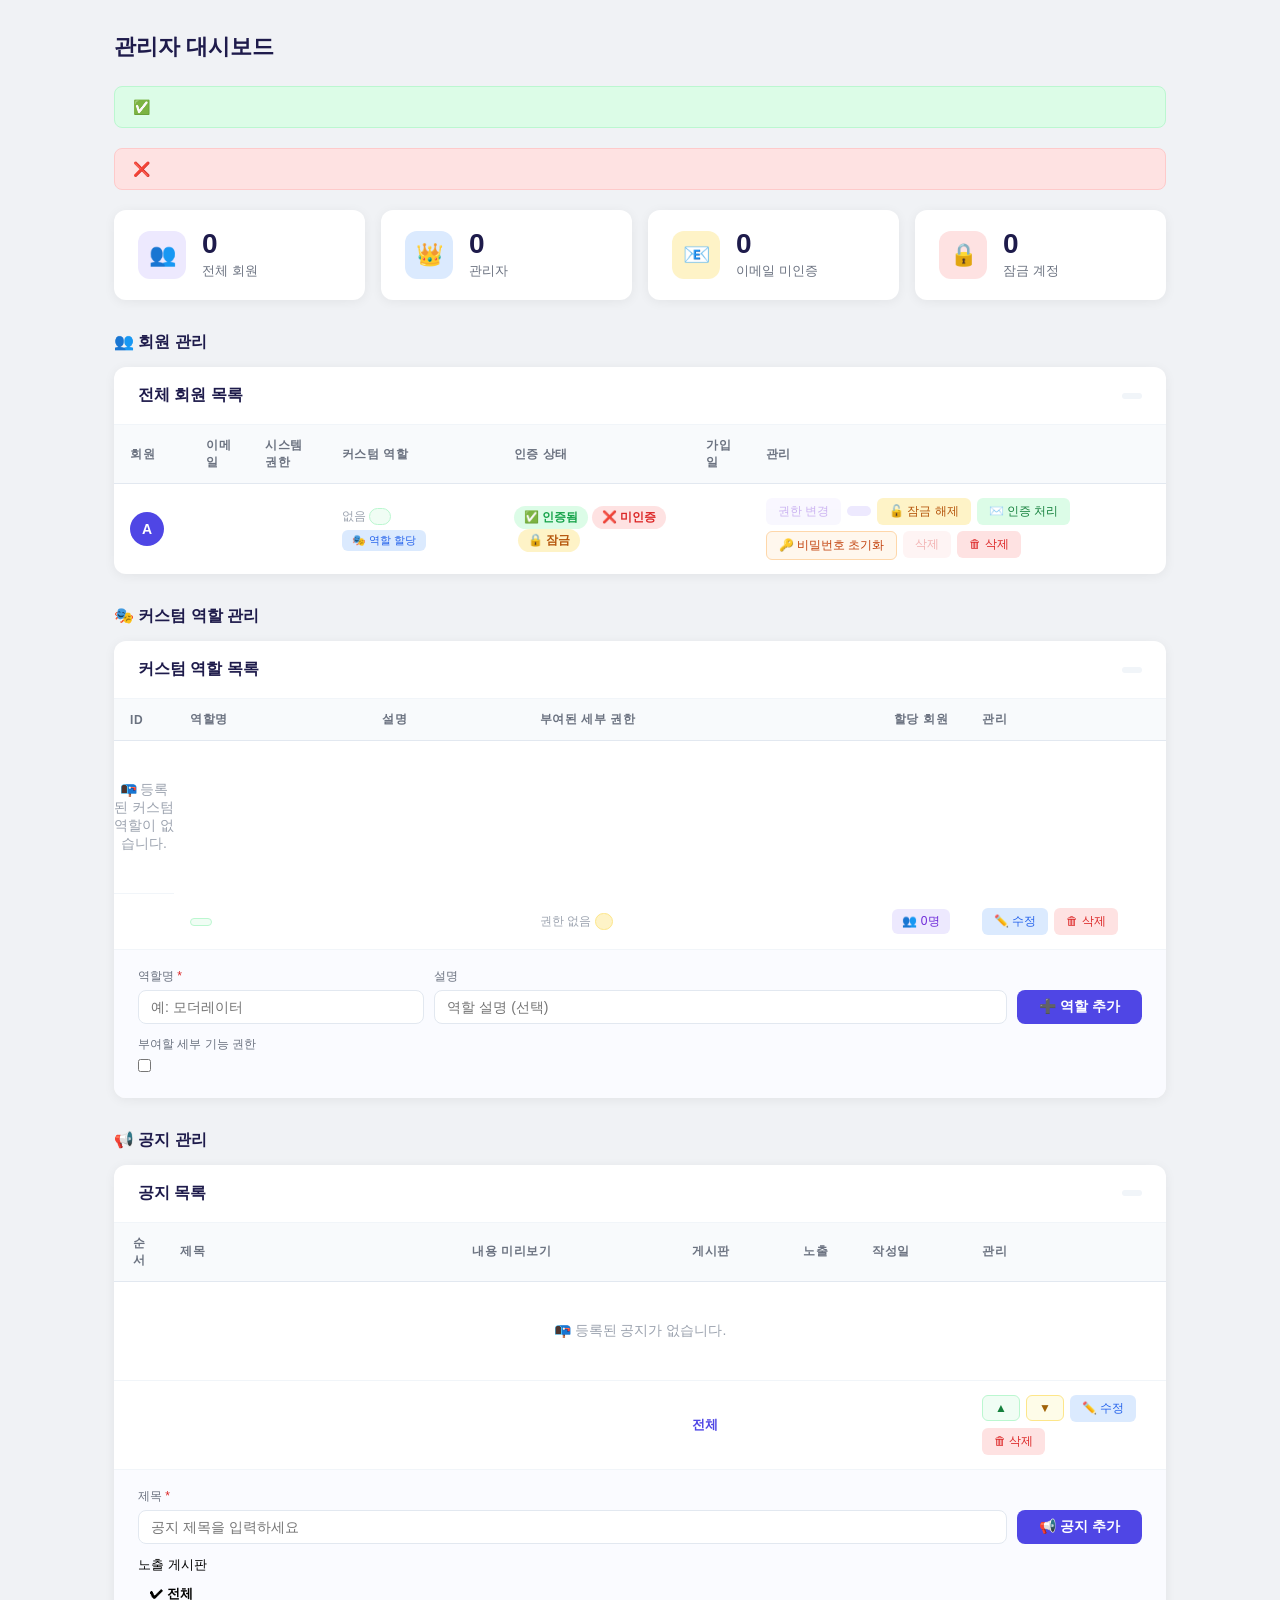
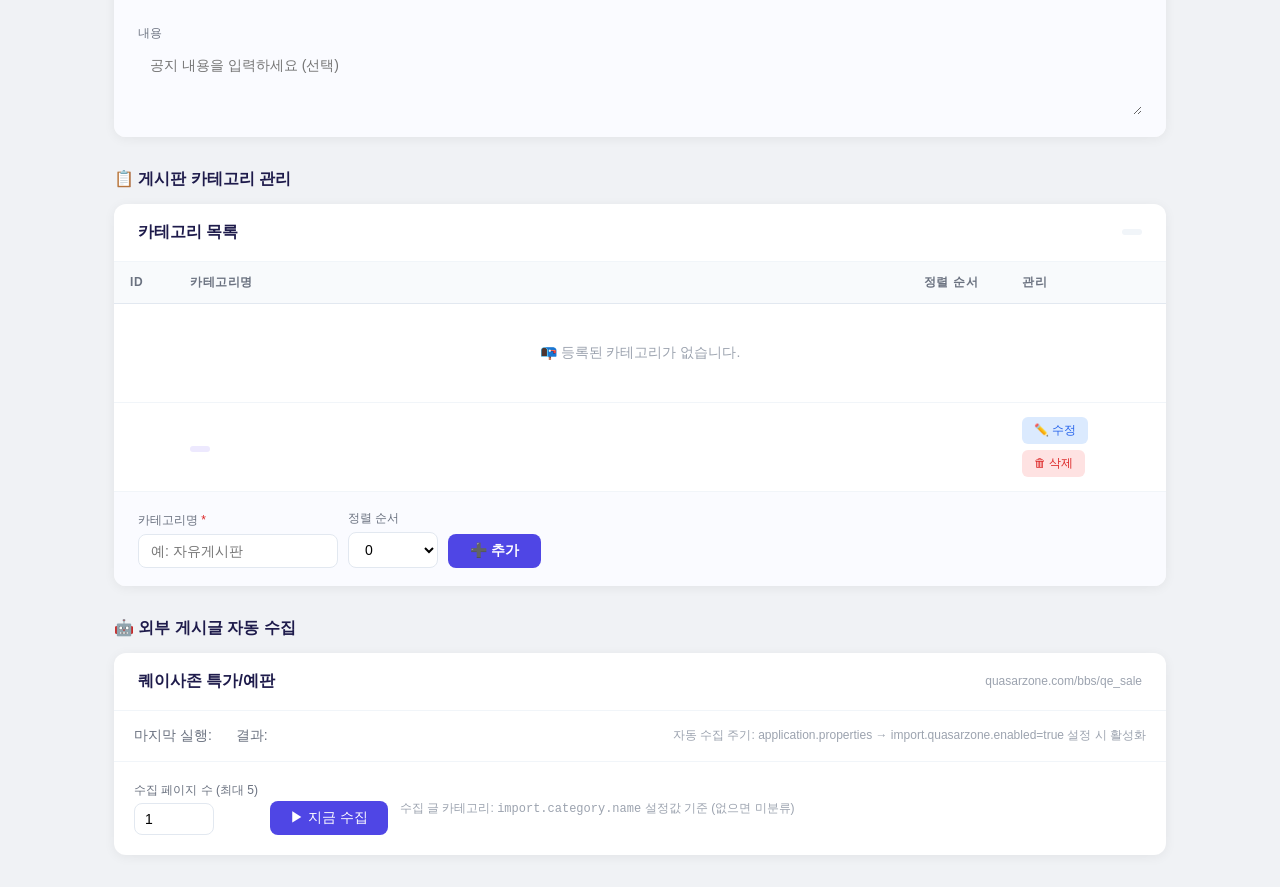
==== commit c59f5f04: "기능 추가 및 코드 리팩토링 1. 세부 기능 권한 4개 추가 (POST_EDIT_OTHERS, USER_LOCK_MANAGE, USER_VERIFY_MANAGE, CUSTOM_RO" ====
--- a/src/main/resources/templates/admin.html
+++ b/src/main/resources/templates/admin.html
@@ -399,9 +399,9 @@
     </div>
 
     <!-- ════════════════════════════════════════
-         회원 관리 (관리자만 접근)
+         회원 관리 (관리자 전체 / 잠금·인증 권한자 일부)
     ════════════════════════════════════════ -->
-    <th:block th:if="${isAdmin}">
+    <th:block th:if="${isAdmin or canManageUsers}">
     <div class="section-title">👥 회원 관리</div>
     <div class="table-card">
         <div class="table-header">
@@ -415,9 +415,9 @@
                 <th>회원</th>
                 <th>이메일</th>
                 <th>시스템 권한</th>
-                <th>커스텀 역할</th>
+                <th th:if="${isAdmin}">커스텀 역할</th>
                 <th>인증 상태</th>
-                <th>가입일</th>
+                <th th:if="${isAdmin}">가입일</th>
                 <th>관리</th>
             </tr>
             </thead>
@@ -445,10 +445,9 @@
                           th:text="${user.role.name() == 'ROLE_ADMIN'} ? '👑 관리자' : '👤 일반'"></span>
                 </td>
 
-                <!-- 커스텀 역할 (여러 개 가능) -->
-                <td>
+                <!-- 커스텀 역할 (관리자만 표시) -->
+                <td th:if="${isAdmin}">
                     <div style="display:flex; flex-direction:column; gap:5px; min-width:140px;">
-                        <!-- 현재 할당된 커스텀 역할 배지 목록 -->
                         <div class="perm-tags" style="gap:3px;">
                             <span th:if="${user.customRoles.isEmpty()}"
                                   style="color:#9ca3af; font-size:12px;">없음</span>
@@ -456,7 +455,6 @@
                                   class="badge badge-custom-role"
                                   th:text="'🎭 ' + ${cr.name}"></span>
                         </div>
-                        <!-- 역할 할당 버튼 (자기 자신 제외) -->
                         <button th:unless="${user.username == currentUsername}"
                                 class="btn btn-edit"
                                 style="padding:3px 10px; font-size:11px; width:fit-content;"
@@ -475,18 +473,19 @@
                           class="badge badge-locked" style="margin-left:4px;">🔒 잠금</span>
                 </td>
 
-                <!-- 가입일 -->
-                <td th:text="${#temporals.format(user.createdAt, 'yyyy-MM-dd HH:mm')}"></td>
+                <!-- 가입일 (관리자만 표시) -->
+                <td th:if="${isAdmin}"
+                    th:text="${#temporals.format(user.createdAt, 'yyyy-MM-dd HH:mm')}"></td>
 
                 <!-- 액션 버튼 -->
                 <td>
                     <div class="action-group">
 
-                        <!-- 권한 변경 -->
-                        <th:block th:if="${user.username == currentUsername}">
+                        <!-- 권한 변경 (관리자만) -->
+                        <th:block th:if="${isAdmin and user.username == currentUsername}">
                             <button class="btn btn-role btn-self" disabled>권한 변경</button>
                         </th:block>
-                        <th:block th:unless="${user.username == currentUsername}">
+                        <th:block th:if="${isAdmin and user.username != currentUsername}">
                             <form th:action="@{/admin/users/{id}/role(id=${user.id})}" method="post">
                                 <input type="hidden" th:name="${_csrf.parameterName}" th:value="${_csrf.token}"/>
                                 <button type="submit" class="btn btn-role"
@@ -495,22 +494,22 @@
                             </form>
                         </th:block>
 
-                        <!-- 잠금 해제 -->
-                        <form th:if="${lockedIds.contains(user.id)}"
+                        <!-- 잠금 해제 (관리자 또는 USER_LOCK_MANAGE 권한자) -->
+                        <form th:if="${canLockManage and lockedIds.contains(user.id)}"
                               th:action="@{/admin/users/{id}/unlock(id=${user.id})}" method="post">
                             <input type="hidden" th:name="${_csrf.parameterName}" th:value="${_csrf.token}"/>
                             <button type="submit" class="btn btn-unlock">🔓 잠금 해제</button>
                         </form>
 
-                        <!-- 인증 강제 -->
-                        <form th:unless="${user.emailVerified}"
+                        <!-- 인증 강제 (관리자 또는 USER_VERIFY_MANAGE 권한자) -->
+                        <form th:if="${canVerifyManage and !user.emailVerified}"
                               th:action="@{/admin/users/{id}/verify(id=${user.id})}" method="post">
                             <input type="hidden" th:name="${_csrf.parameterName}" th:value="${_csrf.token}"/>
                             <button type="submit" class="btn btn-verify">✉️ 인증 처리</button>
                         </form>
 
-                        <!-- 비밀번호 초기화 -->
-                        <th:block th:unless="${user.username == currentUsername}">
+                        <!-- 비밀번호 초기화 (관리자만) -->
+                        <th:block th:if="${isAdmin and user.username != currentUsername}">
                             <form th:action="@{/admin/users/{id}/reset-password(id=${user.id})}" method="post"
                                   th:data-user-name="${user.username}"
                                   onsubmit="return confirm(this.dataset.userName + ' 회원의 비밀번호를 초기화하고 임시 비밀번호를 이메일로 발송합니다.\n계속하시겠습니까?');">
@@ -519,11 +518,11 @@
                             </form>
                         </th:block>
 
-                        <!-- 삭제 -->
-                        <th:block th:if="${user.username == currentUsername}">
+                        <!-- 삭제 (관리자만) -->
+                        <th:block th:if="${isAdmin and user.username == currentUsername}">
                             <button class="btn btn-delete btn-self" disabled>삭제</button>
                         </th:block>
-                        <th:block th:unless="${user.username == currentUsername}">
+                        <th:block th:if="${isAdmin and user.username != currentUsername}">
                             <form th:action="@{/admin/users/{id}/delete(id=${user.id})}" method="post"
                                   onsubmit="return confirm('정말 삭제하시겠습니까?');">
                                 <input type="hidden" th:name="${_csrf.parameterName}" th:value="${_csrf.token}"/>
@@ -565,28 +564,31 @@
                 </div>
                 <!-- 액션 버튼 -->
                 <div class="mc-actions">
-                    <th:block th:if="${user.username == currentUsername}">
+                    <!-- 권한 변경 (관리자만) -->
+                    <th:block th:if="${isAdmin and user.username == currentUsername}">
                         <button class="btn btn-role btn-self" disabled>권한 변경</button>
                     </th:block>
-                    <th:block th:unless="${user.username == currentUsername}">
+                    <th:block th:if="${isAdmin and user.username != currentUsername}">
                         <form th:action="@{/admin/users/{id}/role(id=${user.id})}" method="post">
                             <input type="hidden" th:name="${_csrf.parameterName}" th:value="${_csrf.token}"/>
                             <button type="submit" class="btn btn-role"
                                     th:text="${user.role.name() == 'ROLE_ADMIN'} ? '→ 일반' : '→ 관리자'"></button>
                         </form>
                     </th:block>
-                    <form th:if="${lockedIds.contains(user.id)}"
+                    <!-- 잠금 해제 (관리자 또는 USER_LOCK_MANAGE 권한자) -->
+                    <form th:if="${canLockManage and lockedIds.contains(user.id)}"
                           th:action="@{/admin/users/{id}/unlock(id=${user.id})}" method="post">
                         <input type="hidden" th:name="${_csrf.parameterName}" th:value="${_csrf.token}"/>
                         <button type="submit" class="btn btn-unlock">🔓 잠금 해제</button>
                     </form>
-                    <form th:unless="${user.emailVerified}"
+                    <!-- 인증 강제 (관리자 또는 USER_VERIFY_MANAGE 권한자) -->
+                    <form th:if="${canVerifyManage and !user.emailVerified}"
                           th:action="@{/admin/users/{id}/verify(id=${user.id})}" method="post">
                         <input type="hidden" th:name="${_csrf.parameterName}" th:value="${_csrf.token}"/>
                         <button type="submit" class="btn btn-verify">✉️ 인증 처리</button>
                     </form>
-                    <!-- 비밀번호 초기화 (모바일) -->
-                    <th:block th:unless="${user.username == currentUsername}">
+                    <!-- 비밀번호 초기화 (관리자만) -->
+                    <th:block th:if="${isAdmin and user.username != currentUsername}">
                         <form th:action="@{/admin/users/{id}/reset-password(id=${user.id})}" method="post"
                               th:data-user-name="${user.username}"
                               onsubmit="return confirm(this.dataset.userName + ' 회원의 비밀번호를 초기화합니다.\n계속하시겠습니까?');">
@@ -594,11 +596,11 @@
                             <button type="submit" class="btn btn-reset-pw">🔑 초기화</button>
                         </form>
                     </th:block>
-
-                    <th:block th:if="${user.username == currentUsername}">
+                    <!-- 삭제 (관리자만) -->
+                    <th:block th:if="${isAdmin and user.username == currentUsername}">
                         <button class="btn btn-delete btn-self" disabled>삭제</button>
                     </th:block>
-                    <th:block th:unless="${user.username == currentUsername}">
+                    <th:block th:if="${isAdmin and user.username != currentUsername}">
                         <form th:action="@{/admin/users/{id}/delete(id=${user.id})}" method="post"
                               onsubmit="return confirm('정말 삭제하시겠습니까?');">
                             <input type="hidden" th:name="${_csrf.parameterName}" th:value="${_csrf.token}"/>
@@ -609,12 +611,12 @@
             </div>
         </div>
     </div>
-    </th:block><!-- /isAdmin 회원 관리 -->
+    </th:block><!-- /isAdmin or canManageUsers 회원 관리 -->
 
     <!-- ════════════════════════════════════════
-         커스텀 역할 관리 (관리자만 접근)
+         커스텀 역할 목록 (관리자: 전체 관리 / CUSTOM_ROLE_VIEW 권한자: 조회·할당 회원 확인)
     ════════════════════════════════════════ -->
-    <th:block th:if="${isAdmin}">
+    <th:block th:if="${isAdmin or canViewCustomRoles}">
     <div class="section-title" id="custom-roles">🎭 커스텀 역할 관리</div>
     <div class="table-card">
         <div class="table-header">
@@ -630,12 +632,14 @@
                 <th>설명</th>
                 <th>부여된 세부 권한</th>
                 <th style="width:90px; text-align:center;">할당 회원</th>
-                <th style="width:200px;">관리</th>
+                <!-- 수정·삭제 열은 관리자만 표시 -->
+                <th th:if="${isAdmin}" style="width:200px;">관리</th>
             </tr>
             </thead>
             <tbody>
             <tr th:if="${#lists.isEmpty(customRoles)}">
-                <td colspan="6" style="text-align:center; padding:40px 0; color:#9ca3af; font-size:14px;">
+                <td th:attr="colspan=${isAdmin} ? 6 : 5"
+                    style="text-align:center; padding:40px 0; color:#9ca3af; font-size:14px;">
                     📭 등록된 커스텀 역할이 없습니다.
                 </td>
             </tr>
@@ -655,26 +659,25 @@
                               th:text="${perm.displayName}"></span>
                     </div>
                 </td>
-                <!-- 할당 회원 수 + 회원 관리 버튼 -->
+                <!-- 할당 회원 수 버튼 -->
                 <td style="text-align:center;">
                     <button class="btn btn-role"
                             style="font-size:12px; padding:4px 10px;"
                             th:data-role-id="${cr.id}"
                             th:data-role-name="${cr.name}"
-                            th:onclick="'openRoleUsersModal(' + ${cr.id} + ', \'' + ${cr.name} + '\')'">
+                            onclick="openRoleUsersModal(this)">
                         👥 <span th:text="${roleUserCountMap[cr.id] != null ? roleUserCountMap[cr.id] : 0}">0</span>명
                     </button>
                 </td>
-                <td>
+                <!-- 수정·삭제 버튼 (관리자만) -->
+                <td th:if="${isAdmin}">
                     <div class="action-group">
-                        <!-- 수정 버튼 → 모달 오픈 -->
                         <button class="btn btn-edit"
                                 th:data-role-id="${cr.id}"
                                 th:data-role-name="${cr.name}"
                                 th:data-role-desc="${cr.description}"
                                 th:data-role-perms="${cr.permissions.![name()].toString()}"
                                 onclick="openRoleEditModal(this)">✏️ 수정</button>
-                        <!-- 삭제 -->
                         <form th:action="@{/admin/roles/{id}/delete(id=${cr.id})}" method="post"
                               onsubmit="return confirm('역할을 삭제하면 해당 역할이 할당된 회원의 역할이 해제됩니다. 삭제하시겠습니까?');">
                             <input type="hidden" th:name="${_csrf.parameterName}" th:value="${_csrf.token}"/>
@@ -705,7 +708,9 @@
                     <!-- 할당 회원 수 버튼 -->
                     <button class="btn btn-role"
                             style="font-size:11px; padding:3px 8px; white-space:nowrap;"
-                            th:onclick="'openRoleUsersModal(' + ${cr.id} + ', \'' + ${cr.name} + '\')'">
+                            th:data-role-id="${cr.id}"
+                            th:data-role-name="${cr.name}"
+                            onclick="openRoleUsersModal(this)">
                         👥 <span th:text="${roleUserCountMap[cr.id] != null ? roleUserCountMap[cr.id] : 0}">0</span>명
                     </button>
                 </div>
@@ -717,8 +722,8 @@
                           class="perm-tag"
                           th:text="${perm.displayName}"></span>
                 </div>
-                <!-- 관리 버튼 -->
-                <div class="mc-actions">
+                <!-- 수정·삭제 버튼 (관리자만) -->
+                <div th:if="${isAdmin}" class="mc-actions">
                     <button class="btn btn-edit"
                             th:data-role-id="${cr.id}"
                             th:data-role-name="${cr.name}"
@@ -734,12 +739,12 @@
             </div>
         </div>
 
-        <!-- 커스텀 역할 추가 폼 -->
-        <div class="add-category-bar" style="flex-direction:column; align-items:stretch; gap:12px;">
+        <!-- 커스텀 역할 추가 폼 (관리자만) -->
+        <div th:if="${isAdmin}" class="add-category-bar"
+             style="flex-direction:column; align-items:stretch; gap:12px;">
             <form th:action="@{/admin/roles/add}" method="post"
                   style="display:flex; flex-direction:column; gap:12px; width:100%;">
                 <input type="hidden" th:name="${_csrf.parameterName}" th:value="${_csrf.token}"/>
-                <!-- 역할명 + 설명 + 추가 버튼 -->
                 <div style="display:flex; gap:10px; align-items:flex-end; flex-wrap:wrap;">
                     <div style="flex:1; min-width:140px;">
                         <label>역할명 <span style="color:#dc2626;">*</span></label>
@@ -753,7 +758,6 @@
                     </div>
                     <button type="submit" class="btn-add" style="align-self:flex-end;">➕ 역할 추가</button>
                 </div>
-                <!-- 세부 기능 권한 체크박스 -->
                 <div>
                     <label style="font-size:12px; color:#6b7280; font-weight:500; display:block; margin-bottom:6px;">
                         부여할 세부 기능 권한
@@ -768,7 +772,7 @@
             </form>
         </div>
     </div>
-    </th:block><!-- /isAdmin 커스텀 역할 -->
+    </th:block><!-- /isAdmin or hasManagePermission 커스텀 역할 -->
 
     <!-- ════════════════════════════════════════
          공지 관리
@@ -1244,8 +1248,10 @@
 
 <script th:inline="javascript">
     /* CSRF 토큰 — AJAX POST 요청에 사용 */
-    const csrfParamName = /*[[${_csrf.parameterName}]]*/ '_csrf';
+    const csrfParamName  = /*[[${_csrf.parameterName}]]*/ '_csrf';
     const csrfTokenValue = /*[[${_csrf.token}]]*/ '';
+    /* 현재 로그인 사용자가 관리자인지 여부 — 모달 내 역할 해제 버튼 표시 제어 */
+    const isAdminUser = /*[[${isAdmin}]]*/ false;
 
     /* 현재 사용 중인 정렬 순서 목록 (Thymeleaf에서 주입) */
     const usedSortOrders = /*[[${categories.![sortOrder]}]]*/ [];
@@ -1389,10 +1395,11 @@
 
     /**
      * 역할에 할당된 회원 목록 모달 오픈
-     * @param {number} roleId   - 커스텀 역할 ID
-     * @param {string} roleName - 커스텀 역할명 (모달 제목 표시용)
+     * @param {HTMLElement} btn - data-role-id, data-role-name 속성을 가진 버튼 요소
      */
-    async function openRoleUsersModal(roleId, roleName) {
+    async function openRoleUsersModal(btn) {
+        const roleId   = btn.dataset.roleId;
+        const roleName = btn.dataset.roleName;
         currentRoleUsersModalId = roleId;
         document.getElementById('role-users-modal-title').textContent = '🎭 ' + roleName + ' 역할 할당 회원';
         document.getElementById('role-users-modal').classList.add('open');
@@ -1426,10 +1433,11 @@
                         <span style="font-size:14px;font-weight:600;color:#1e1b4b;">${u.username}</span>
                         <span style="font-size:12px;color:#9ca3af;margin-left:8px;">${u.email}</span>
                     </div>
+                    ${isAdminUser ? `
                     <button class="btn btn-delete" style="font-size:12px;padding:4px 10px;"
                             onclick="unassignRoleFromUser(${roleId}, ${u.id})">
                         해제
-                    </button>
+                    </button>` : ''}
                 </div>
             `).join('');
         } catch (e) {
@@ -1466,9 +1474,9 @@
                 listEl.innerHTML = '<div style="text-align:center;padding:32px;color:#9ca3af;font-size:13px;">할당된 회원이 없습니다.</div>';
             }
 
-            // 테이블·카드의 회원 수 배지 업데이트 (onclick 속성에 roleId가 포함된 버튼 탐색)
-            document.querySelectorAll('button[onclick]').forEach(btn => {
-                if (btn.getAttribute('onclick').includes('openRoleUsersModal(' + roleId + ',')) {
+            // 테이블·카드의 회원 수 배지 업데이트 (data-role-id 속성으로 탐색)
+            document.querySelectorAll('button[data-role-id="' + roleId + '"]').forEach(btn => {
+                if (btn.getAttribute('onclick') === 'openRoleUsersModal(this)') {
                     const span = btn.querySelector('span');
                     if (span) span.textContent = Math.max(0, parseInt(span.textContent) - 1);
                 }
